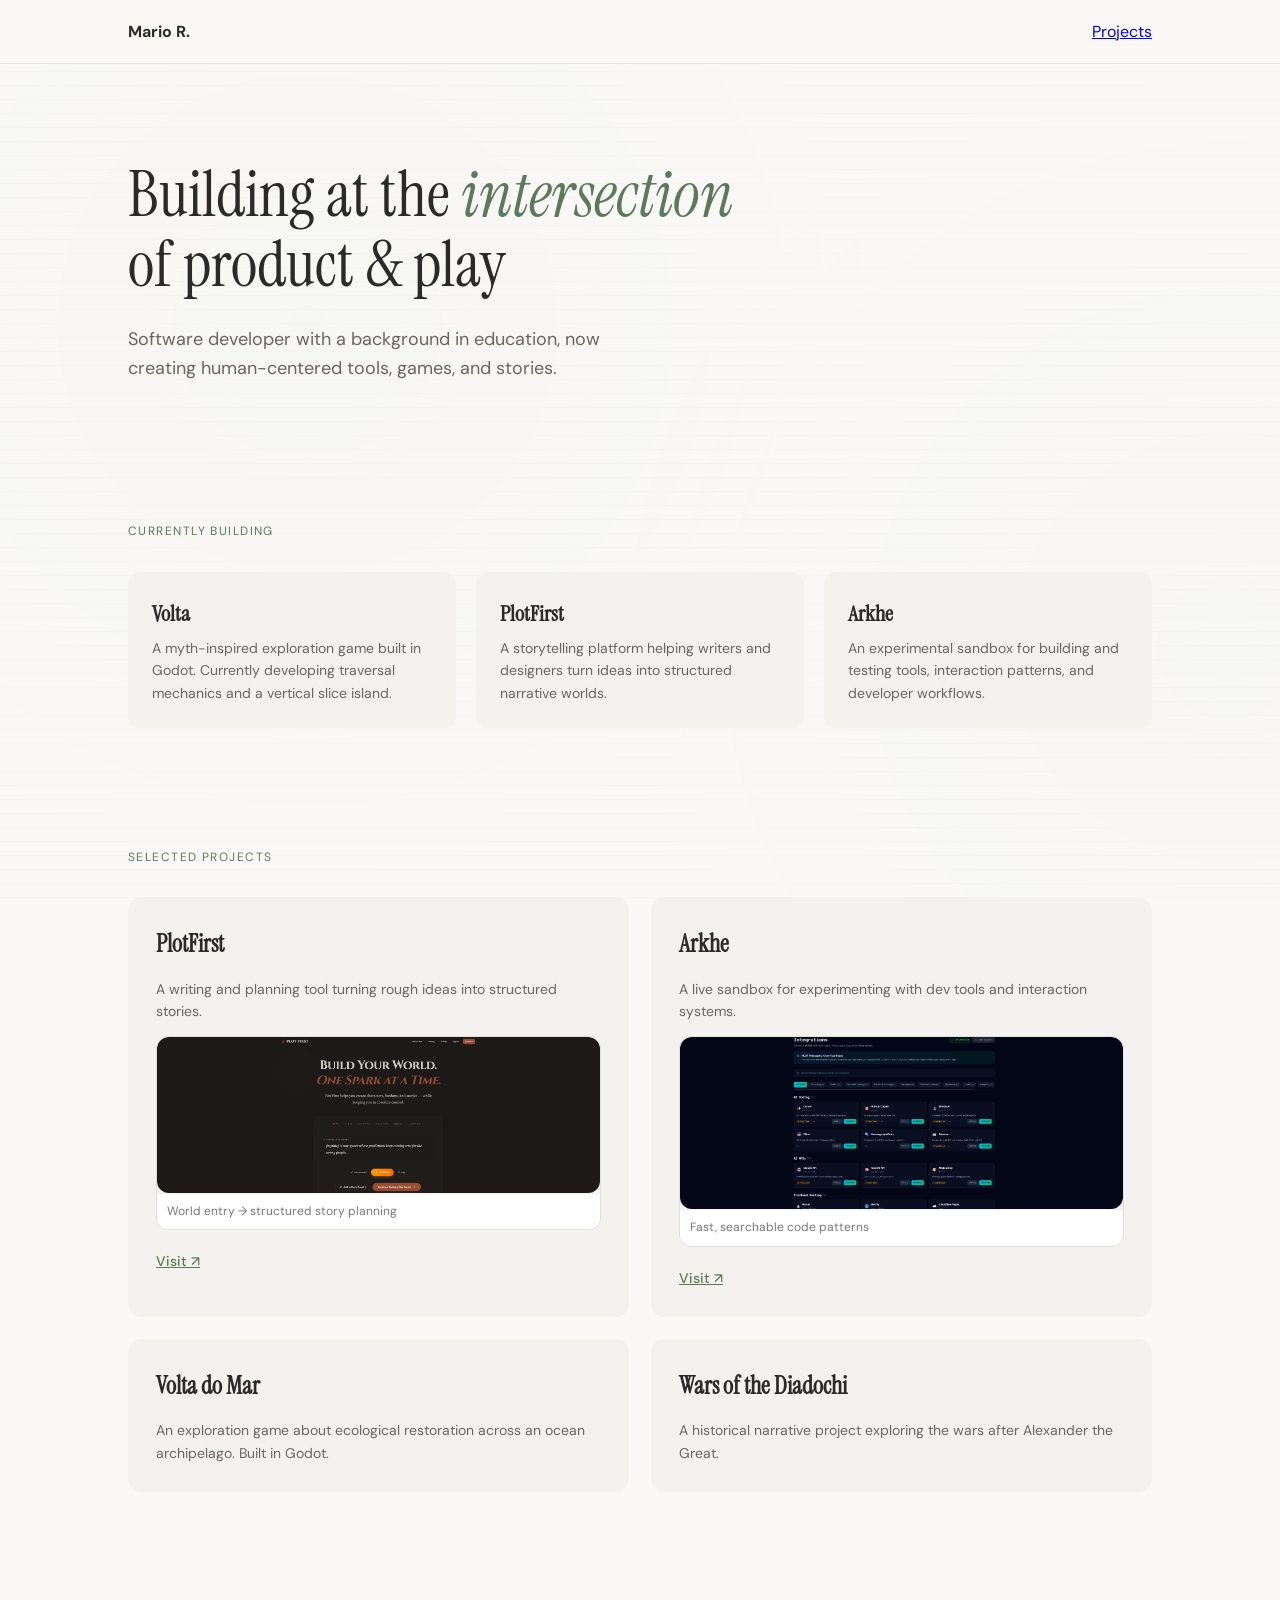
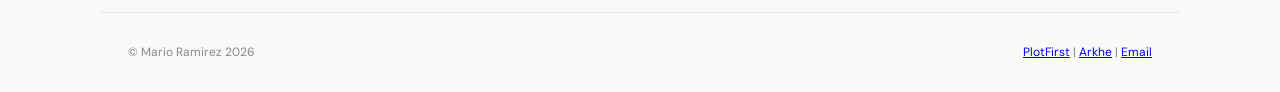
==== index.html @ 0884d57a "Finalize portfolio layout" ====
<!DOCTYPE html>
<html lang="en">

<head>

<meta charset="UTF-8">
<meta name="viewport" content="width=device-width, initial-scale=1.0">

<title>Mario Ramirez — Portfolio</title>

<meta name="description"
content="Software developer building playful, human-centered tools across game dev, SaaS, and creative spaces.">

<link rel="preconnect" href="https://fonts.googleapis.com">
<link rel="preconnect" href="https://fonts.gstatic.com" crossorigin>

<link href="https://fonts.googleapis.com/css2?family=DM+Sans:wght@300;400;500;600&family=Instrument+Serif:ital@0;1&display=swap" rel="stylesheet">

<style>

/* RESET */

*{margin:0;padding:0;box-sizing:border-box}

body{
font-family:'DM Sans',sans-serif;
background:#FAF9F7;
color:#2A2A2A;
line-height:1.6;
overflow-x:hidden;
}

/* TOPOGRAPHIC BACKGROUND */

body::before{

content:"";
position:fixed;
inset:0;
pointer-events:none;

background-image:
radial-gradient(circle at 20% 30%, rgba(90,122,90,.06) 0%, transparent 40%),
radial-gradient(circle at 80% 60%, rgba(90,122,90,.05) 0%, transparent 45%),
repeating-linear-gradient(
0deg,
rgba(138,133,128,.06),
rgba(138,133,128,.06) 1px,
transparent 1px,
transparent 14px
);

background-size:120% 120%;

animation:topoDrift 90s linear infinite;

opacity:.35;
z-index:-1;

}

@keyframes topoDrift{

0%{transform:translate(0,0)}
50%{transform:translate(-40px,-20px)}
100%{transform:translate(0,0)}

}

img{
display:block;
width:100%;
border-radius:12px;
}

:root{

--green:#5A7A5A;
--green-soft:#E8F0E4;
--card:#F4F2EF;
--text-soft:#6B6560;
--max:1080px;

}

/* NAV */

nav{

position:fixed;
top:0;
width:100%;
height:64px;
background:rgba(250,249,247,.9);
backdrop-filter:blur(12px);
border-bottom:1px solid #eae7e3;
z-index:100;

}

.nav-inner{

max-width:var(--max);
margin:auto;
height:100%;

display:flex;
align-items:center;
justify-content:space-between;

padding:0 28px;

}

/* HERO */

.hero{

max-width:var(--max);
margin:auto;

padding:160px 28px 80px;

}

.hero h1{

font-family:'Instrument Serif',serif;
font-size:64px;
font-weight:400;
line-height:1.1;

}

.hero em{
color:var(--green);
font-style:italic;
}

.hero p{

margin-top:24px;
font-size:18px;
color:var(--text-soft);
max-width:520px;

}

/* SECTIONS */

section{

max-width:var(--max);
margin:auto;
padding:60px 28px;

}

.section-label{

font-size:12px;
letter-spacing:.12em;
text-transform:uppercase;
color:var(--green);
margin-bottom:30px;

}

/* CURRENTLY BUILDING */

.now-grid{

display:grid;
grid-template-columns:repeat(3,1fr);
gap:20px;

}

.now-card{

background:var(--card);
padding:24px;
border-radius:12px;

transition:.3s;

}

.now-card:hover{

background:var(--green-soft);
transform:translateY(-4px);

}

.now-card h3{

font-family:'Instrument Serif',serif;
font-size:22px;
margin-bottom:6px;

}

.now-card p{

font-size:14px;
color:var(--text-soft);

}

/* PROJECTS */

.project-grid{

display:grid;
grid-template-columns:1fr 1fr;
gap:22px;

}

.project-card{

background:var(--card);

padding:28px;

border-radius:14px;

display:flex;
flex-direction:column;
gap:14px;

transition:.35s;

}

.project-card:hover{

background:var(--green-soft);
transform:translateY(-5px);

}

.project-title{

font-family:'Instrument Serif',serif;
font-size:24px;

}

.project-desc{

font-size:14px;
color:var(--text-soft);

}

.project-visual{

overflow:hidden;
border-radius:12px;
border:1px solid rgba(0,0,0,.08);

}

.project-visual img{

transition:transform .4s ease;

}

.project-card:hover img{

transform:scale(1.04);

}

.project-caption{

font-size:12px;
color:#777;
padding:8px 10px;
border-top:1px solid rgba(0,0,0,.06);
background:#fff;

}

.project-link{

margin-top:6px;
color:var(--green);
font-size:14px;
font-weight:500;

}

/* FOOTER */

footer{

margin-top:60px;
border-top:1px solid #eae7e3;

padding:30px 28px;

max-width:var(--max);
margin-left:auto;
margin-right:auto;

display:flex;
justify-content:space-between;

font-size:12px;
color:#888;

}

/* MOBILE */

@media(max-width:900px){

.project-grid{
grid-template-columns:1fr;
}

.now-grid{
grid-template-columns:1fr;
}

.hero h1{
font-size:42px;
}

}

</style>

</head>


<body>

<nav>
<div class="nav-inner">
<strong>Mario R.</strong>
<div>
<a href="#projects">Projects</a>
</div>
</div>
</nav>


<header class="hero">

<h1>
Building at the <em>intersection</em><br>
of product & play
</h1>

<p>
Software developer with a background in education, now creating
human-centered tools, games, and stories.
</p>

</header>


<section>

<div class="section-label">Currently Building</div>

<div class="now-grid">

<div class="now-card">

<h3>Volta</h3>

<p>
A myth-inspired exploration game built in Godot.
Currently developing traversal mechanics and a vertical slice island.
</p>

</div>

<div class="now-card">

<h3>PlotFirst</h3>

<p>
A storytelling platform helping writers and designers
turn ideas into structured narrative worlds.
</p>

</div>

<div class="now-card">

<h3>Arkhe</h3>

<p>
An experimental sandbox for building and testing tools,
interaction patterns, and developer workflows.
</p>

</div>

</div>

</section>


<section id="projects">

<div class="section-label">Selected Projects</div>

<div class="project-grid">

<!-- PlotFirst -->

<div class="project-card">

<h3 class="project-title">PlotFirst</h3>

<p class="project-desc">
A writing and planning tool turning rough ideas into structured stories.
</p>

<div class="project-visual">

<img
src="./assets/plotfirst-volta-world.png"
alt="PlotFirst world entry screen"
loading="lazy"
decoding="async">

<div class="project-caption">

World entry → structured story planning

</div>

</div>

<a class="project-link" href="https://plotfirst.app" target="_blank">

Visit ↗

</a>

</div>


<!-- Arkhe -->

<div class="project-card">

<h3 class="project-title">Arkhe</h3>

<p class="project-desc">
A live sandbox for experimenting with dev tools and interaction systems.
</p>

<div class="project-visual">

<img
src="./assets/arkhe-code-snippets.png"
alt="Arkhe code snippets grid"
loading="lazy"
decoding="async">

<div class="project-caption">

Fast, searchable code patterns

</div>

</div>

<a class="project-link" href="https://arkhe.live" target="_blank">

Visit ↗

</a>

</div>


<!-- Volta -->

<div class="project-card">

<h3 class="project-title">Volta do Mar</h3>

<p class="project-desc">
An exploration game about ecological restoration across an ocean archipelago.
Built in Godot.
</p>

</div>


<!-- Writing -->

<div class="project-card">

<h3 class="project-title">Wars of the Diadochi</h3>

<p class="project-desc">
A historical narrative project exploring the wars after Alexander the Great.
</p>

</div>

</div>

</section>


<footer>

<span>© Mario Ramirez 2026</span>

<div>

<a href="https://plotfirst.app">PlotFirst</a> |
<a href="https://arkhe.live">Arkhe</a> |
<a href="mailto:hyphysaurus@gmail.com">Email</a>

</div>

</footer>


</body>

</html>
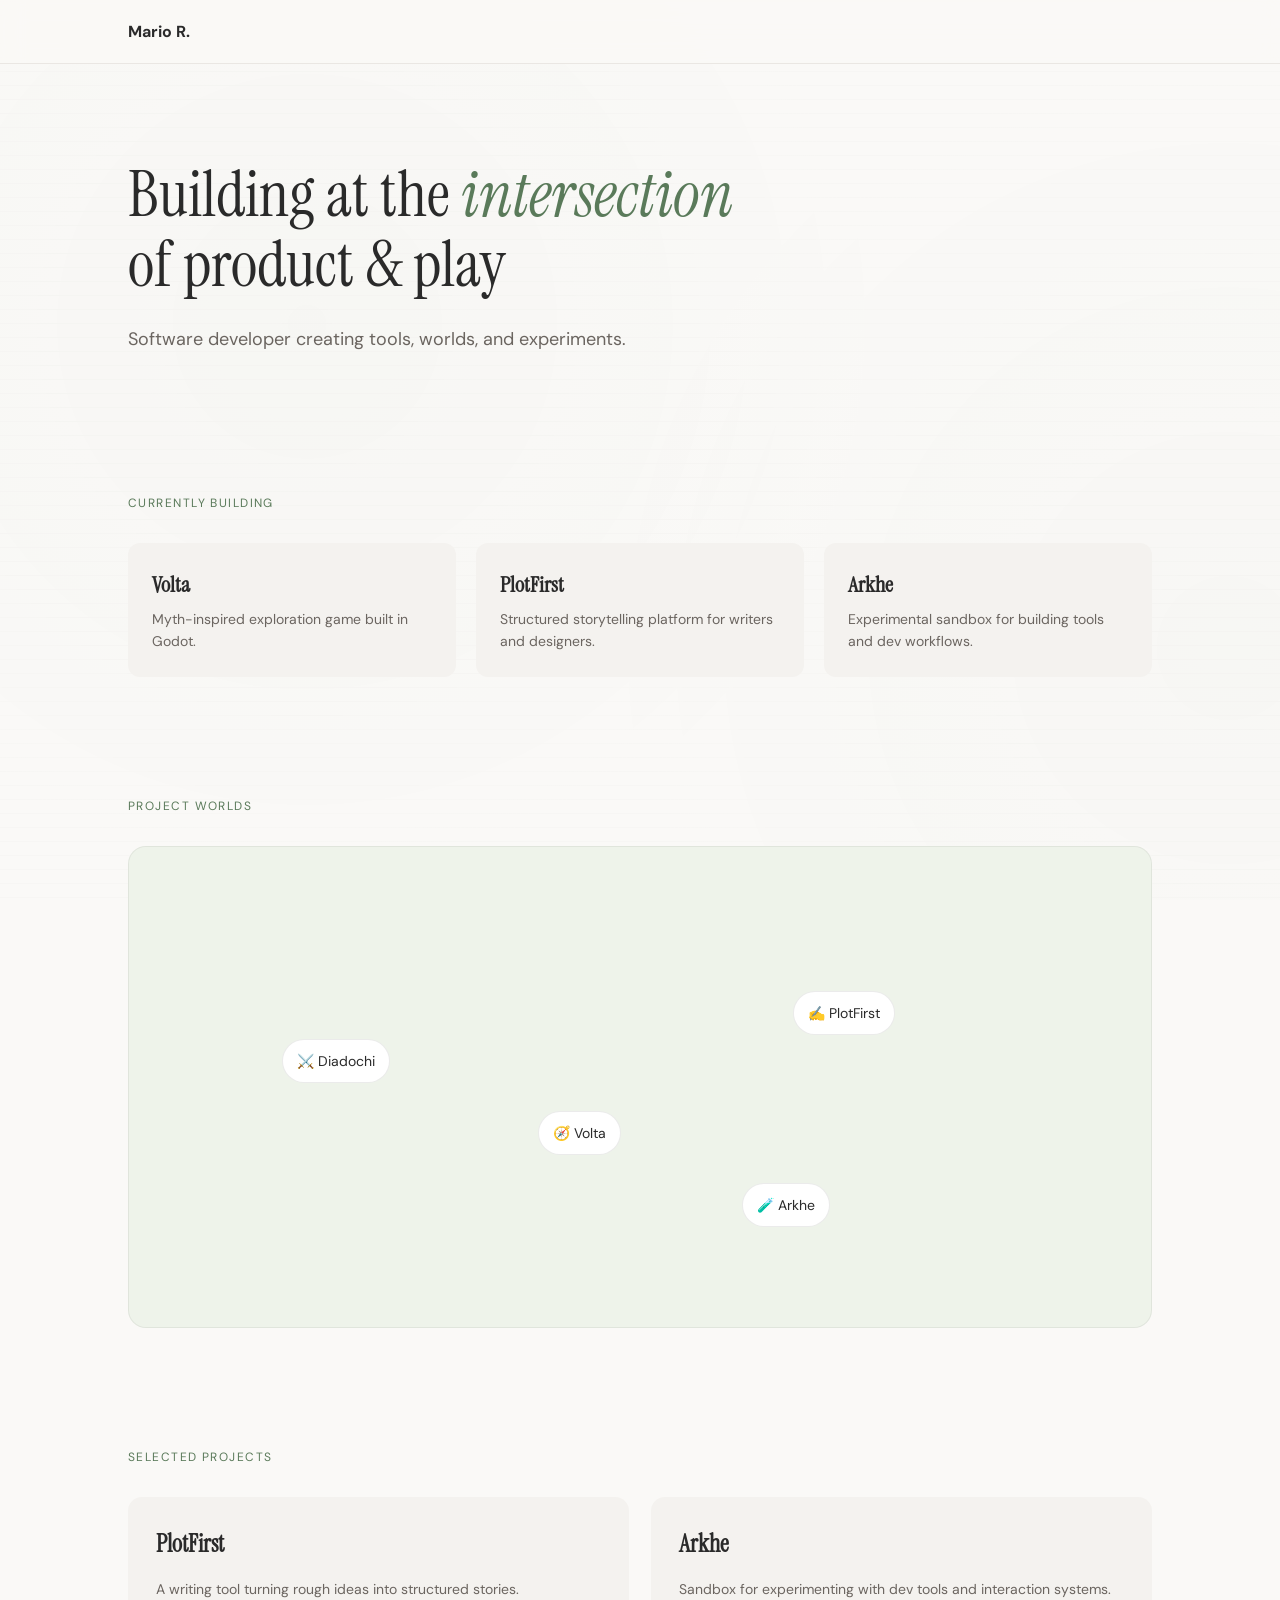
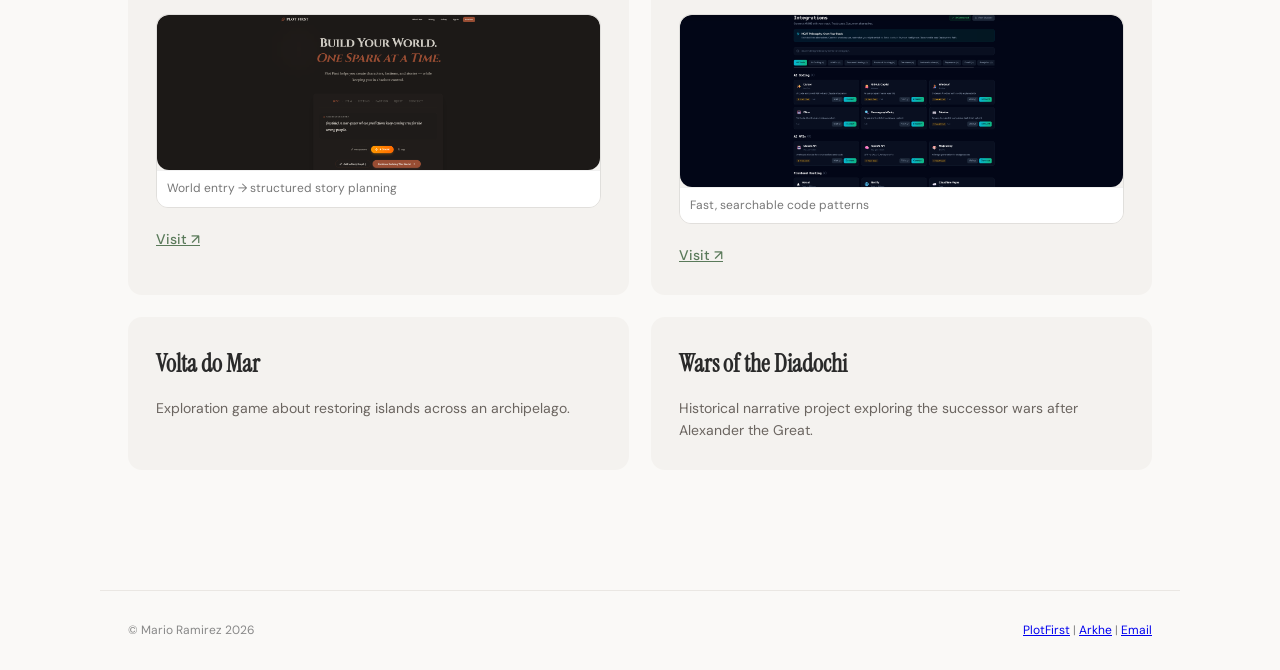
==== commit 8e26c9bf: "Add interactive project world map" ====
--- a/index.html
+++ b/index.html
@@ -1,15 +1,14 @@
 <!DOCTYPE html>
+
 <html lang="en">
 
 <head>
-
 <meta charset="UTF-8">
 <meta name="viewport" content="width=device-width, initial-scale=1.0">
 
 <title>Mario Ramirez — Portfolio</title>
 
-<meta name="description"
-content="Software developer building playful, human-centered tools across game dev, SaaS, and creative spaces.">
+<meta name="description" content="Software developer building playful, human-centered tools across game dev, SaaS, and creative spaces.">
 
 <link rel="preconnect" href="https://fonts.googleapis.com">
 <link rel="preconnect" href="https://fonts.gstatic.com" crossorigin>
@@ -60,12 +59,12 @@
 }
 
 @keyframes topoDrift{
-
 0%{transform:translate(0,0)}
 50%{transform:translate(-40px,-20px)}
 100%{transform:translate(0,0)}
-
-}
+}
+
+/* BASIC */
 
 img{
 display:block;
@@ -74,19 +73,16 @@
 }
 
 :root{
-
 --green:#5A7A5A;
 --green-soft:#E8F0E4;
 --card:#F4F2EF;
 --text-soft:#6B6560;
 --max:1080px;
-
 }
 
 /* NAV */
 
 nav{
-
 position:fixed;
 top:0;
 width:100%;
@@ -95,260 +91,236 @@
 backdrop-filter:blur(12px);
 border-bottom:1px solid #eae7e3;
 z-index:100;
-
 }
 
 .nav-inner{
-
 max-width:var(--max);
 margin:auto;
 height:100%;
-
 display:flex;
 align-items:center;
 justify-content:space-between;
-
 padding:0 28px;
-
 }
 
 /* HERO */
 
 .hero{
-
 max-width:var(--max);
 margin:auto;
-
 padding:160px 28px 80px;
-
 }
 
 .hero h1{
-
 font-family:'Instrument Serif',serif;
 font-size:64px;
 font-weight:400;
 line-height:1.1;
-
-}
-
-.hero em{
-color:var(--green);
-font-style:italic;
-}
+}
+
+.hero em{color:var(--green)}
 
 .hero p{
-
 margin-top:24px;
 font-size:18px;
 color:var(--text-soft);
 max-width:520px;
-
 }
 
 /* SECTIONS */
 
 section{
-
 max-width:var(--max);
 margin:auto;
 padding:60px 28px;
-
 }
 
 .section-label{
-
 font-size:12px;
 letter-spacing:.12em;
 text-transform:uppercase;
 color:var(--green);
 margin-bottom:30px;
-
 }
 
 /* CURRENTLY BUILDING */
 
 .now-grid{
-
 display:grid;
 grid-template-columns:repeat(3,1fr);
 gap:20px;
-
 }
 
 .now-card{
-
 background:var(--card);
 padding:24px;
 border-radius:12px;
-
 transition:.3s;
-
 }
 
 .now-card:hover{
-
 background:var(--green-soft);
 transform:translateY(-4px);
-
 }
 
 .now-card h3{
-
 font-family:'Instrument Serif',serif;
 font-size:22px;
 margin-bottom:6px;
-
 }
 
 .now-card p{
-
 font-size:14px;
 color:var(--text-soft);
-
-}
+}
+
+/* WORLD MAP */
+
+.map-wrapper{
+overflow:hidden;
+border-radius:18px;
+border:1px solid rgba(0,0,0,.06);
+background:#eef3ea;
+cursor:grab;
+}
+
+.map{
+position:relative;
+height:480px;
+transform-origin:center;
+transition:transform .15s ease;
+}
+
+.map-node{
+
+position:absolute;
+background:white;
+
+padding:10px 14px;
+
+border-radius:999px;
+border:1px solid rgba(0,0,0,.08);
+
+display:flex;
+gap:6px;
+align-items:center;
+
+font-size:14px;
+
+cursor:pointer;
+
+transition:.25s;
+
+}
+
+.map-node:hover{
+transform:scale(1.1);
+box-shadow:0 6px 20px rgba(0,0,0,.15);
+}
+
+.volta{top:55%;left:40%}
+.plotfirst{top:30%;left:65%}
+.arkhe{top:70%;left:60%}
+.diadochi{top:40%;left:15%}
 
 /* PROJECTS */
 
 .project-grid{
-
 display:grid;
 grid-template-columns:1fr 1fr;
 gap:22px;
-
 }
 
 .project-card{
-
 background:var(--card);
-
 padding:28px;
-
 border-radius:14px;
-
 display:flex;
 flex-direction:column;
 gap:14px;
-
 transition:.35s;
-
 }
 
 .project-card:hover{
-
 background:var(--green-soft);
 transform:translateY(-5px);
-
 }
 
 .project-title{
-
 font-family:'Instrument Serif',serif;
 font-size:24px;
-
 }
 
 .project-desc{
-
 font-size:14px;
 color:var(--text-soft);
-
 }
 
 .project-visual{
-
 overflow:hidden;
 border-radius:12px;
 border:1px solid rgba(0,0,0,.08);
-
 }
 
 .project-visual img{
-
 transition:transform .4s ease;
-
 }
 
 .project-card:hover img{
-
 transform:scale(1.04);
-
 }
 
 .project-caption{
-
 font-size:12px;
 color:#777;
 padding:8px 10px;
 border-top:1px solid rgba(0,0,0,.06);
 background:#fff;
-
 }
 
 .project-link{
-
 margin-top:6px;
 color:var(--green);
 font-size:14px;
 font-weight:500;
-
 }
 
 /* FOOTER */
 
 footer{
-
 margin-top:60px;
 border-top:1px solid #eae7e3;
-
 padding:30px 28px;
-
 max-width:var(--max);
 margin-left:auto;
 margin-right:auto;
-
 display:flex;
 justify-content:space-between;
-
 font-size:12px;
 color:#888;
-
 }
 
 /* MOBILE */
 
 @media(max-width:900px){
 
-.project-grid{
-grid-template-columns:1fr;
-}
-
-.now-grid{
-grid-template-columns:1fr;
-}
-
-.hero h1{
-font-size:42px;
-}
+.project-grid{grid-template-columns:1fr}
+.now-grid{grid-template-columns:1fr}
+.hero h1{font-size:42px}
 
 }
 
 </style>
 
 </head>
-
 
 <body>
 
 <nav>
 <div class="nav-inner">
 <strong>Mario R.</strong>
-<div>
-<a href="#projects">Projects</a>
-</div>
 </div>
 </nav>
-
 
 <header class="hero">
 
@@ -358,13 +330,11 @@
 </h1>
 
 <p>
-Software developer with a background in education, now creating
-human-centered tools, games, and stories.
+Software developer creating tools, worlds, and experiments.
 </p>
 
 </header>
 
-
 <section>
 
 <div class="section-label">Currently Building</div>
@@ -372,165 +342,182 @@
 <div class="now-grid">
 
 <div class="now-card">
-
 <h3>Volta</h3>
-
-<p>
-A myth-inspired exploration game built in Godot.
-Currently developing traversal mechanics and a vertical slice island.
+<p>Myth-inspired exploration game built in Godot.</p>
+</div>
+
+<div class="now-card">
+<h3>PlotFirst</h3>
+<p>Structured storytelling platform for writers and designers.</p>
+</div>
+
+<div class="now-card">
+<h3>Arkhe</h3>
+<p>Experimental sandbox for building tools and dev workflows.</p>
+</div>
+
+</div>
+
+</section>
+
+<section>
+
+<div class="section-label">Project Worlds</div>
+
+<div class="map-wrapper" id="mapWrapper">
+
+<div class="map" id="map">
+
+<div class="map-node volta" onclick="scrollToProject('volta')">🧭 Volta</div>
+
+<div class="map-node plotfirst" onclick="scrollToProject('plotfirst')">✍️ PlotFirst</div>
+
+<div class="map-node arkhe" onclick="scrollToProject('arkhe')">🧪 Arkhe</div>
+
+<div class="map-node diadochi" onclick="scrollToProject('diadochi')">⚔️ Diadochi</div>
+
+</div>
+
+</div>
+
+</section>
+
+<section id="projects">
+
+<div class="section-label">Selected Projects</div>
+
+<div class="project-grid">
+
+<div class="project-card" id="plotfirst">
+
+<h3 class="project-title">PlotFirst</h3>
+
+<p class="project-desc">
+A writing tool turning rough ideas into structured stories.
 </p>
 
-</div>
-
-<div class="now-card">
-
-<h3>PlotFirst</h3>
-
-<p>
-A storytelling platform helping writers and designers
-turn ideas into structured narrative worlds.
+<div class="project-visual">
+
+<img src="./assets/plotfirst-volta-world.png" loading="lazy">
+
+<div class="project-caption">
+World entry → structured story planning
+</div>
+
+</div>
+
+<a class="project-link" href="https://plotfirst.app" target="_blank">Visit ↗</a>
+
+</div>
+
+<div class="project-card" id="arkhe">
+
+<h3 class="project-title">Arkhe</h3>
+
+<p class="project-desc">
+Sandbox for experimenting with dev tools and interaction systems.
 </p>
 
-</div>
-
-<div class="now-card">
-
-<h3>Arkhe</h3>
-
-<p>
-An experimental sandbox for building and testing tools,
-interaction patterns, and developer workflows.
+<div class="project-visual">
+
+<img src="./assets/arkhe-code-snippets.png" loading="lazy">
+
+<div class="project-caption">
+Fast, searchable code patterns
+</div>
+
+</div>
+
+<a class="project-link" href="https://arkhe.live" target="_blank">Visit ↗</a>
+
+</div>
+
+<div class="project-card" id="volta">
+
+<h3 class="project-title">Volta do Mar</h3>
+
+<p class="project-desc">
+Exploration game about restoring islands across an archipelago.
 </p>
 
 </div>
 
+<div class="project-card" id="diadochi">
+
+<h3 class="project-title">Wars of the Diadochi</h3>
+
+<p class="project-desc">
+Historical narrative project exploring the successor wars after Alexander the Great.
+</p>
+
+</div>
+
 </div>
 
 </section>
 
-
-<section id="projects">
-
-<div class="section-label">Selected Projects</div>
-
-<div class="project-grid">
-
-<!-- PlotFirst -->
-
-<div class="project-card">
-
-<h3 class="project-title">PlotFirst</h3>
-
-<p class="project-desc">
-A writing and planning tool turning rough ideas into structured stories.
-</p>
-
-<div class="project-visual">
-
-<img
-src="./assets/plotfirst-volta-world.png"
-alt="PlotFirst world entry screen"
-loading="lazy"
-decoding="async">
-
-<div class="project-caption">
-
-World entry → structured story planning
-
-</div>
-
-</div>
-
-<a class="project-link" href="https://plotfirst.app" target="_blank">
-
-Visit ↗
-
-</a>
-
-</div>
-
-
-<!-- Arkhe -->
-
-<div class="project-card">
-
-<h3 class="project-title">Arkhe</h3>
-
-<p class="project-desc">
-A live sandbox for experimenting with dev tools and interaction systems.
-</p>
-
-<div class="project-visual">
-
-<img
-src="./assets/arkhe-code-snippets.png"
-alt="Arkhe code snippets grid"
-loading="lazy"
-decoding="async">
-
-<div class="project-caption">
-
-Fast, searchable code patterns
-
-</div>
-
-</div>
-
-<a class="project-link" href="https://arkhe.live" target="_blank">
-
-Visit ↗
-
-</a>
-
-</div>
-
-
-<!-- Volta -->
-
-<div class="project-card">
-
-<h3 class="project-title">Volta do Mar</h3>
-
-<p class="project-desc">
-An exploration game about ecological restoration across an ocean archipelago.
-Built in Godot.
-</p>
-
-</div>
-
-
-<!-- Writing -->
-
-<div class="project-card">
-
-<h3 class="project-title">Wars of the Diadochi</h3>
-
-<p class="project-desc">
-A historical narrative project exploring the wars after Alexander the Great.
-</p>
-
-</div>
-
-</div>
-
-</section>
-
-
 <footer>
 
 <span>© Mario Ramirez 2026</span>
 
 <div>
-
 <a href="https://plotfirst.app">PlotFirst</a> |
 <a href="https://arkhe.live">Arkhe</a> |
 <a href="mailto:hyphysaurus@gmail.com">Email</a>
-
 </div>
 
 </footer>
 
+<script>
+
+/* SMOOTH SCROLL */
+
+function scrollToProject(id){
+
+document.getElementById(id).scrollIntoView({
+behavior:"smooth"
+})
+
+}
+
+/* DRAG MAP */
+
+const map=document.getElementById("map")
+const wrapper=document.getElementById("mapWrapper")
+
+let scale=1
+let isDragging=false
+let startX,startY
+let offsetX=0,offsetY=0
+
+wrapper.addEventListener("mousedown",e=>{
+isDragging=true
+startX=e.clientX-offsetX
+startY=e.clientY-offsetY
+wrapper.style.cursor="grabbing"
+})
+
+window.addEventListener("mouseup",()=>{
+isDragging=false
+wrapper.style.cursor="grab"
+})
+
+window.addEventListener("mousemove",e=>{
+if(!isDragging)return
+offsetX=e.clientX-startX
+offsetY=e.clientY-startY
+map.style.transform=`translate(${offsetX}px,${offsetY}px) scale(${scale})`
+})
+
+wrapper.addEventListener("wheel",e=>{
+e.preventDefault()
+scale+=e.deltaY*-0.001
+scale=Math.min(Math.max(.8,scale),2)
+map.style.transform=`translate(${offsetX}px,${offsetY}px) scale(${scale})`
+})
+
+</script>
 
 </body>
 
-</html>+</html>
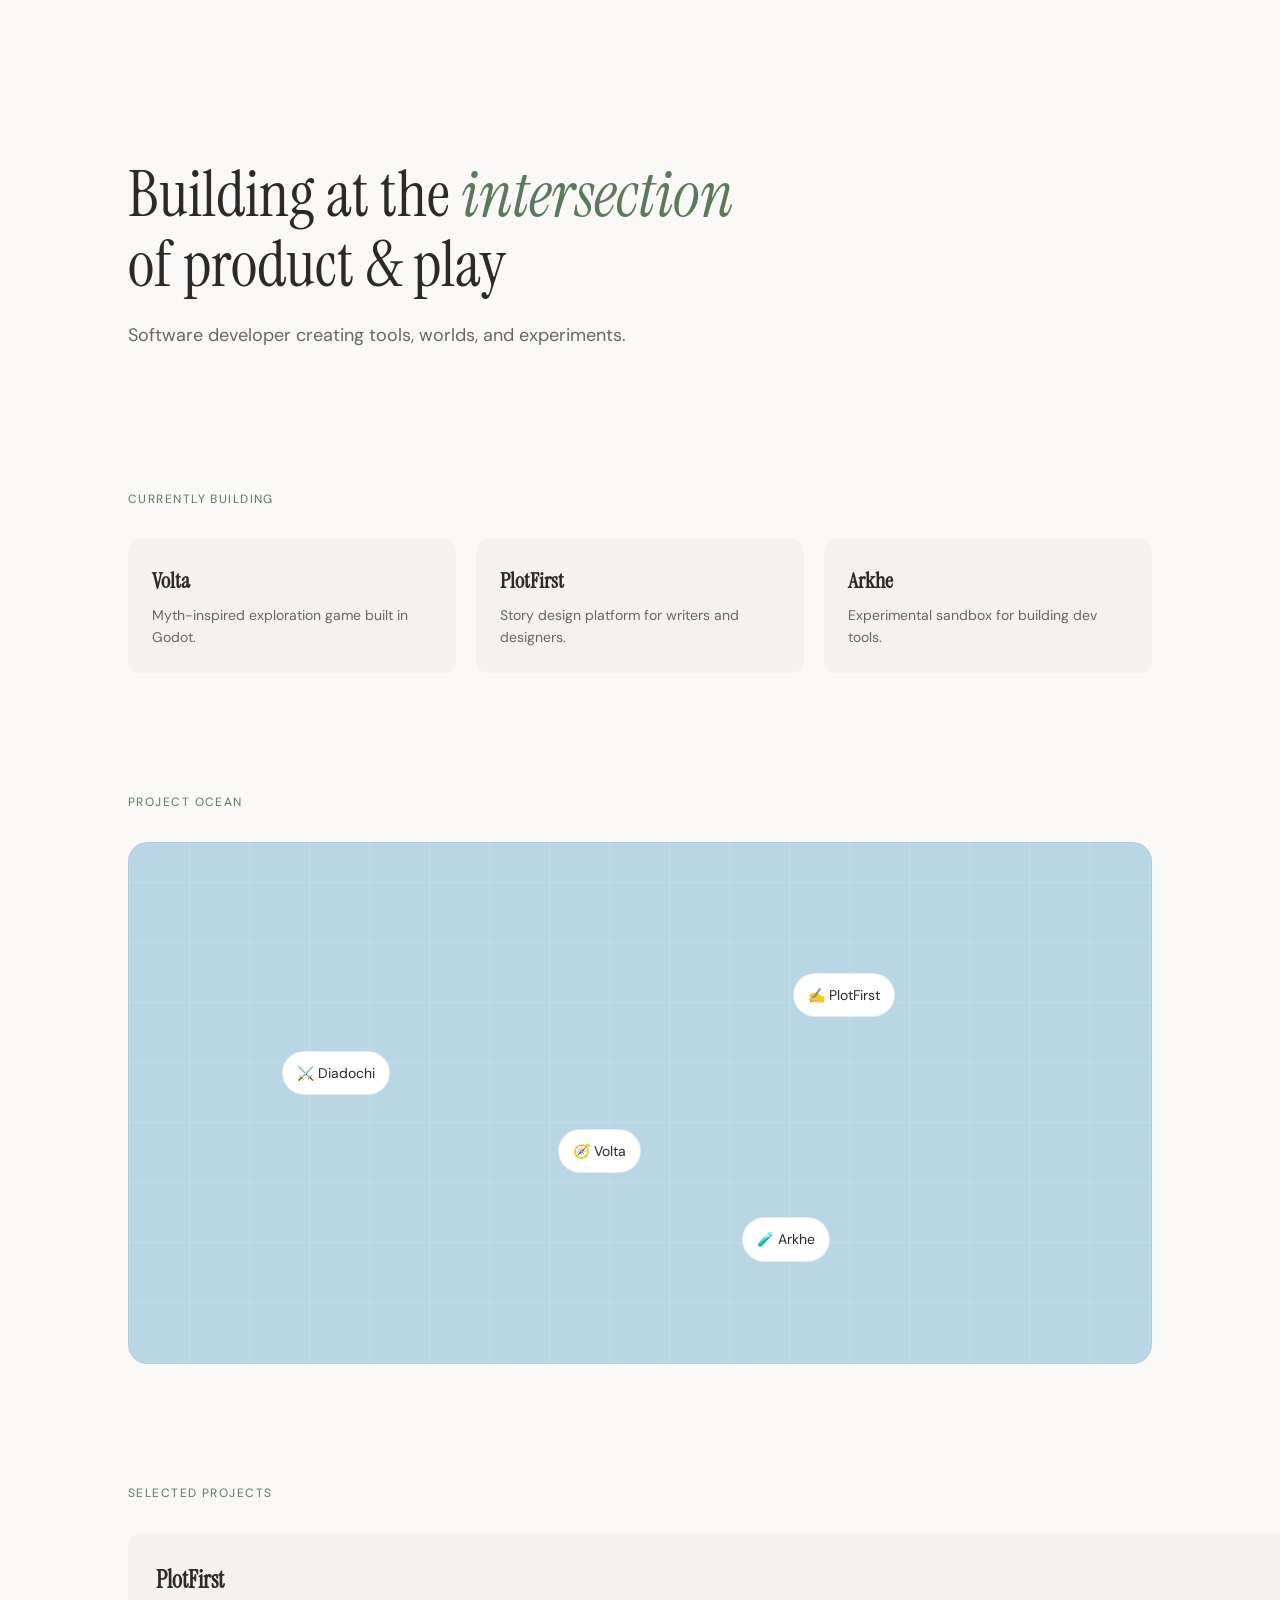
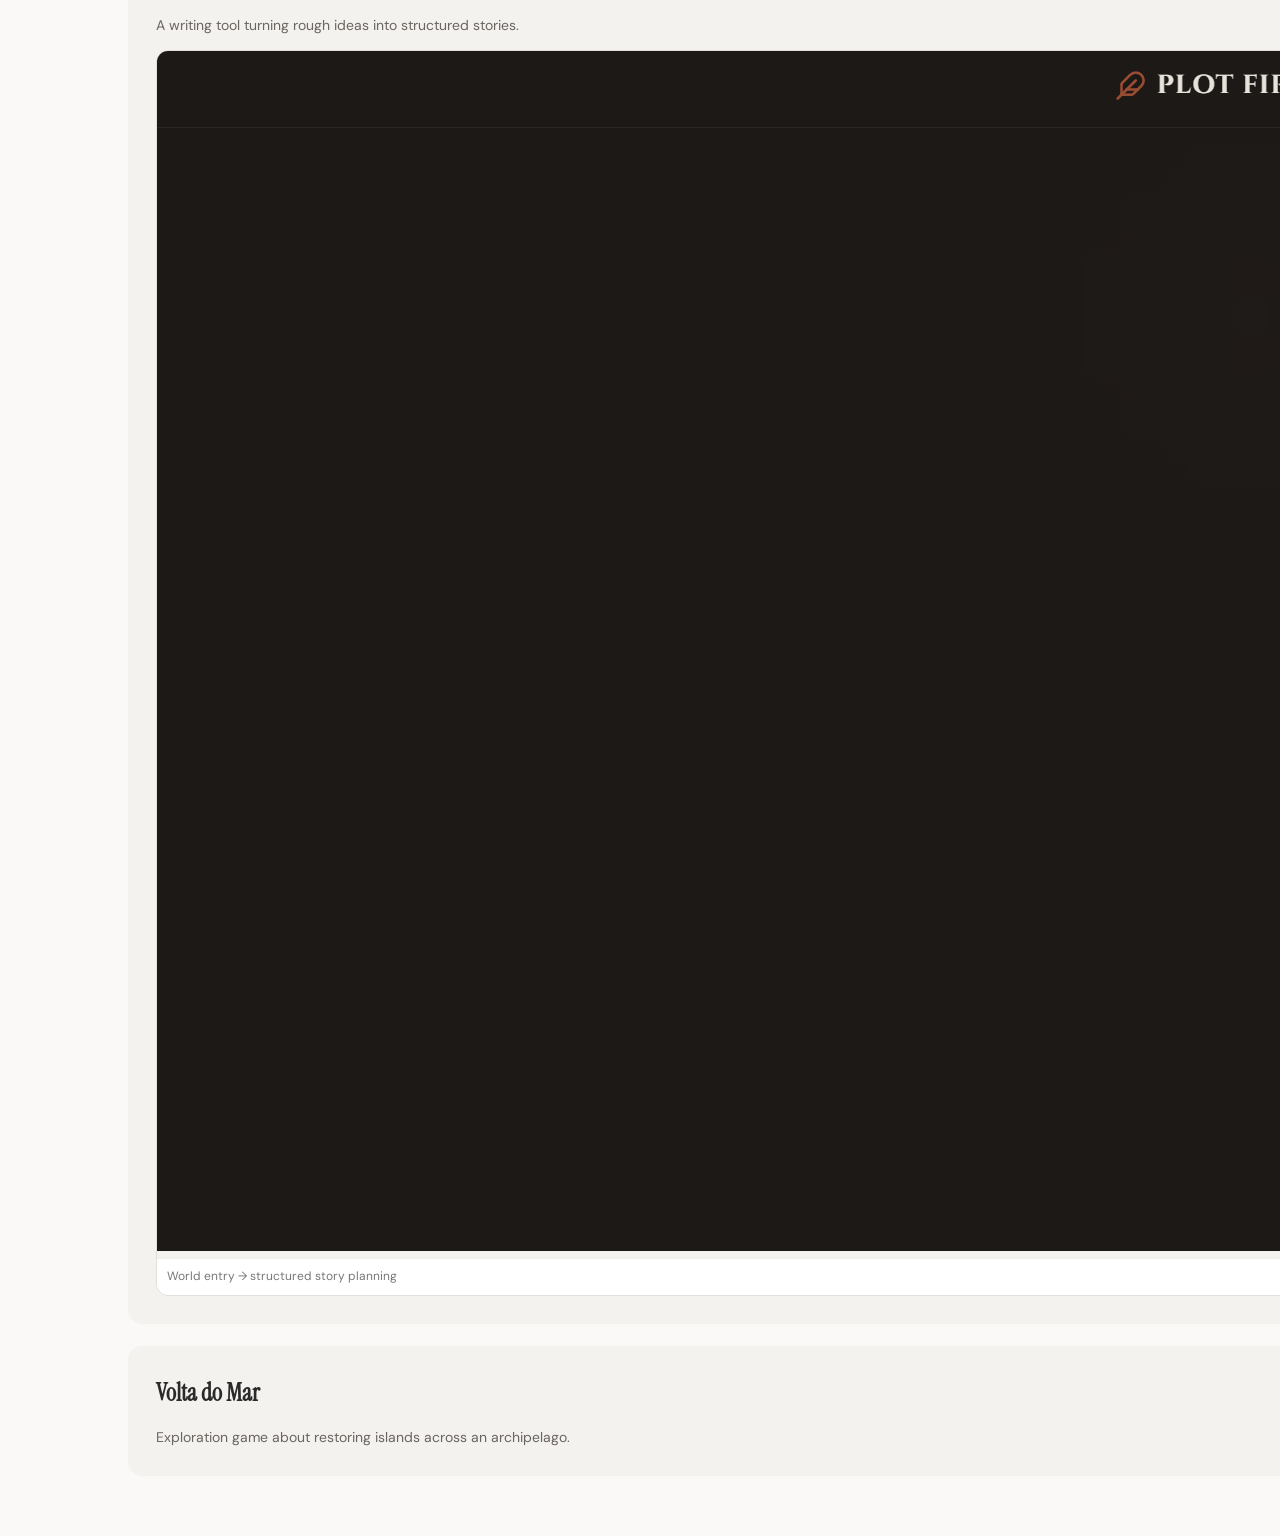
==== commit fda14cf5: "Add ocean chart project map" ====
--- a/index.html
+++ b/index.html
@@ -3,12 +3,11 @@
 <html lang="en">
 
 <head>
+
 <meta charset="UTF-8">
 <meta name="viewport" content="width=device-width, initial-scale=1.0">
 
 <title>Mario Ramirez — Portfolio</title>
-
-<meta name="description" content="Software developer building playful, human-centered tools across game dev, SaaS, and creative spaces.">
 
 <link rel="preconnect" href="https://fonts.googleapis.com">
 <link rel="preconnect" href="https://fonts.gstatic.com" crossorigin>
@@ -29,84 +28,10 @@
 overflow-x:hidden;
 }
 
-/* TOPOGRAPHIC BACKGROUND */
-
-body::before{
-
-content:"";
-position:fixed;
-inset:0;
-pointer-events:none;
-
-background-image:
-radial-gradient(circle at 20% 30%, rgba(90,122,90,.06) 0%, transparent 40%),
-radial-gradient(circle at 80% 60%, rgba(90,122,90,.05) 0%, transparent 45%),
-repeating-linear-gradient(
-0deg,
-rgba(138,133,128,.06),
-rgba(138,133,128,.06) 1px,
-transparent 1px,
-transparent 14px
-);
-
-background-size:120% 120%;
-
-animation:topoDrift 90s linear infinite;
-
-opacity:.35;
-z-index:-1;
-
-}
-
-@keyframes topoDrift{
-0%{transform:translate(0,0)}
-50%{transform:translate(-40px,-20px)}
-100%{transform:translate(0,0)}
-}
-
-/* BASIC */
-
-img{
-display:block;
-width:100%;
-border-radius:12px;
-}
-
-:root{
---green:#5A7A5A;
---green-soft:#E8F0E4;
---card:#F4F2EF;
---text-soft:#6B6560;
---max:1080px;
-}
-
-/* NAV */
-
-nav{
-position:fixed;
-top:0;
-width:100%;
-height:64px;
-background:rgba(250,249,247,.9);
-backdrop-filter:blur(12px);
-border-bottom:1px solid #eae7e3;
-z-index:100;
-}
-
-.nav-inner{
-max-width:var(--max);
-margin:auto;
-height:100%;
-display:flex;
-align-items:center;
-justify-content:space-between;
-padding:0 28px;
-}
-
 /* HERO */
 
 .hero{
-max-width:var(--max);
+max-width:1080px;
 margin:auto;
 padding:160px 28px 80px;
 }
@@ -118,19 +43,19 @@
 line-height:1.1;
 }
 
-.hero em{color:var(--green)}
+.hero em{color:#5A7A5A}
 
 .hero p{
-margin-top:24px;
+margin-top:20px;
 font-size:18px;
-color:var(--text-soft);
+color:#6B6560;
 max-width:520px;
 }
 
 /* SECTIONS */
 
 section{
-max-width:var(--max);
+max-width:1080px;
 margin:auto;
 padding:60px 28px;
 }
@@ -139,7 +64,7 @@
 font-size:12px;
 letter-spacing:.12em;
 text-transform:uppercase;
-color:var(--green);
+color:#5A7A5A;
 margin-bottom:30px;
 }
 
@@ -152,15 +77,15 @@
 }
 
 .now-card{
-background:var(--card);
+background:#F4F2EF;
 padding:24px;
 border-radius:12px;
 transition:.3s;
 }
 
 .now-card:hover{
-background:var(--green-soft);
 transform:translateY(-4px);
+background:#E8F0E4;
 }
 
 .now-card h3{
@@ -171,41 +96,73 @@
 
 .now-card p{
 font-size:14px;
-color:var(--text-soft);
-}
-
-/* WORLD MAP */
+color:#6B6560;
+}
+
+/* OCEAN MAP */
 
 .map-wrapper{
+border-radius:20px;
 overflow:hidden;
-border-radius:18px;
 border:1px solid rgba(0,0,0,.06);
-background:#eef3ea;
 cursor:grab;
+background:#b9d6e5;
 }
 
 .map{
+
 position:relative;
-height:480px;
-transform-origin:center;
-transition:transform .15s ease;
-}
-
-.map-node{
+height:520px;
+
+/* ocean grid */
+
+background:
+repeating-linear-gradient(
+0deg,
+rgba(255,255,255,.15),
+rgba(255,255,255,.15) 1px,
+transparent 1px,
+transparent 60px
+),
+
+repeating-linear-gradient(
+90deg,
+rgba(255,255,255,.15),
+rgba(255,255,255,.15) 1px,
+transparent 1px,
+transparent 60px
+);
+
+animation:oceanDrift 40s linear infinite;
+
+}
+
+/* subtle wave motion */
+
+@keyframes oceanDrift{
+0%{background-position:0 0,0 0}
+100%{background-position:200px 120px,-200px -120px}
+}
+
+/* ISLAND MARKERS */
+
+.island{
 
 position:absolute;
+
 background:white;
 
+border-radius:999px;
+
 padding:10px 14px;
 
-border-radius:999px;
-border:1px solid rgba(0,0,0,.08);
+font-size:14px;
 
 display:flex;
 gap:6px;
 align-items:center;
 
-font-size:14px;
+border:1px solid rgba(0,0,0,.08);
 
 cursor:pointer;
 
@@ -213,14 +170,33 @@
 
 }
 
-.map-node:hover{
+.island:hover{
+
 transform:scale(1.1);
-box-shadow:0 6px 20px rgba(0,0,0,.15);
-}
-
-.volta{top:55%;left:40%}
-.plotfirst{top:30%;left:65%}
-.arkhe{top:70%;left:60%}
+
+box-shadow:0 10px 30px rgba(0,0,0,.15);
+
+}
+
+/* floating animation */
+
+.island{
+animation:float 6s ease-in-out infinite;
+}
+
+@keyframes float{
+
+0%{transform:translateY(0)}
+50%{transform:translateY(-6px)}
+100%{transform:translateY(0)}
+
+}
+
+/* island positions */
+
+.volta{top:55%;left:42%}
+.plotfirst{top:25%;left:65%}
+.arkhe{top:72%;left:60%}
 .diadochi{top:40%;left:15%}
 
 /* PROJECTS */
@@ -232,7 +208,7 @@
 }
 
 .project-card{
-background:var(--card);
+background:#F4F2EF;
 padding:28px;
 border-radius:14px;
 display:flex;
@@ -242,8 +218,8 @@
 }
 
 .project-card:hover{
-background:var(--green-soft);
 transform:translateY(-5px);
+background:#E8F0E4;
 }
 
 .project-title{
@@ -253,7 +229,7 @@
 
 .project-desc{
 font-size:14px;
-color:var(--text-soft);
+color:#6B6560;
 }
 
 .project-visual{
@@ -278,28 +254,6 @@
 background:#fff;
 }
 
-.project-link{
-margin-top:6px;
-color:var(--green);
-font-size:14px;
-font-weight:500;
-}
-
-/* FOOTER */
-
-footer{
-margin-top:60px;
-border-top:1px solid #eae7e3;
-padding:30px 28px;
-max-width:var(--max);
-margin-left:auto;
-margin-right:auto;
-display:flex;
-justify-content:space-between;
-font-size:12px;
-color:#888;
-}
-
 /* MOBILE */
 
 @media(max-width:900px){
@@ -315,12 +269,6 @@
 </head>
 
 <body>
-
-<nav>
-<div class="nav-inner">
-<strong>Mario R.</strong>
-</div>
-</nav>
 
 <header class="hero">
 
@@ -348,12 +296,12 @@
 
 <div class="now-card">
 <h3>PlotFirst</h3>
-<p>Structured storytelling platform for writers and designers.</p>
+<p>Story design platform for writers and designers.</p>
 </div>
 
 <div class="now-card">
 <h3>Arkhe</h3>
-<p>Experimental sandbox for building tools and dev workflows.</p>
+<p>Experimental sandbox for building dev tools.</p>
 </div>
 
 </div>
@@ -362,19 +310,19 @@
 
 <section>
 
-<div class="section-label">Project Worlds</div>
+<div class="section-label">Project Ocean</div>
 
 <div class="map-wrapper" id="mapWrapper">
 
 <div class="map" id="map">
 
-<div class="map-node volta" onclick="scrollToProject('volta')">🧭 Volta</div>
-
-<div class="map-node plotfirst" onclick="scrollToProject('plotfirst')">✍️ PlotFirst</div>
-
-<div class="map-node arkhe" onclick="scrollToProject('arkhe')">🧪 Arkhe</div>
-
-<div class="map-node diadochi" onclick="scrollToProject('diadochi')">⚔️ Diadochi</div>
+<div class="island volta" onclick="scrollToProject('volta')">🧭 Volta</div>
+
+<div class="island plotfirst" onclick="scrollToProject('plotfirst')">✍️ PlotFirst</div>
+
+<div class="island arkhe" onclick="scrollToProject('arkhe')">🧪 Arkhe</div>
+
+<div class="island diadochi" onclick="scrollToProject('diadochi')">⚔️ Diadochi</div>
 
 </div>
 
@@ -398,7 +346,7 @@
 
 <div class="project-visual">
 
-<img src="./assets/plotfirst-volta-world.png" loading="lazy">
+<img src="./assets/plotfirst-volta-world.png">
 
 <div class="project-caption">
 World entry → structured story planning
@@ -406,8 +354,6 @@
 
 </div>
 
-<a class="project-link" href="https://plotfirst.app" target="_blank">Visit ↗</a>
-
 </div>
 
 <div class="project-card" id="arkhe">
@@ -415,20 +361,18 @@
 <h3 class="project-title">Arkhe</h3>
 
 <p class="project-desc">
-Sandbox for experimenting with dev tools and interaction systems.
+Sandbox for experimenting with dev tools.
 </p>
 
 <div class="project-visual">
 
-<img src="./assets/arkhe-code-snippets.png" loading="lazy">
+<img src="./assets/arkhe-code-snippets.png">
 
 <div class="project-caption">
 Fast, searchable code patterns
 </div>
 
 </div>
-
-<a class="project-link" href="https://arkhe.live" target="_blank">Visit ↗</a>
 
 </div>
 
@@ -447,7 +391,7 @@
 <h3 class="project-title">Wars of the Diadochi</h3>
 
 <p class="project-desc">
-Historical narrative project exploring the successor wars after Alexander the Great.
+Historical narrative exploring Alexander's successor wars.
 </p>
 
 </div>
@@ -456,21 +400,9 @@
 
 </section>
 
-<footer>
-
-<span>© Mario Ramirez 2026</span>
-
-<div>
-<a href="https://plotfirst.app">PlotFirst</a> |
-<a href="https://arkhe.live">Arkhe</a> |
-<a href="mailto:hyphysaurus@gmail.com">Email</a>
-</div>
-
-</footer>
-
 <script>
 
-/* SMOOTH SCROLL */
+/* SCROLL */
 
 function scrollToProject(id){
 
@@ -480,7 +412,7 @@
 
 }
 
-/* DRAG MAP */
+/* DRAG + ZOOM MAP */
 
 const map=document.getElementById("map")
 const wrapper=document.getElementById("mapWrapper")
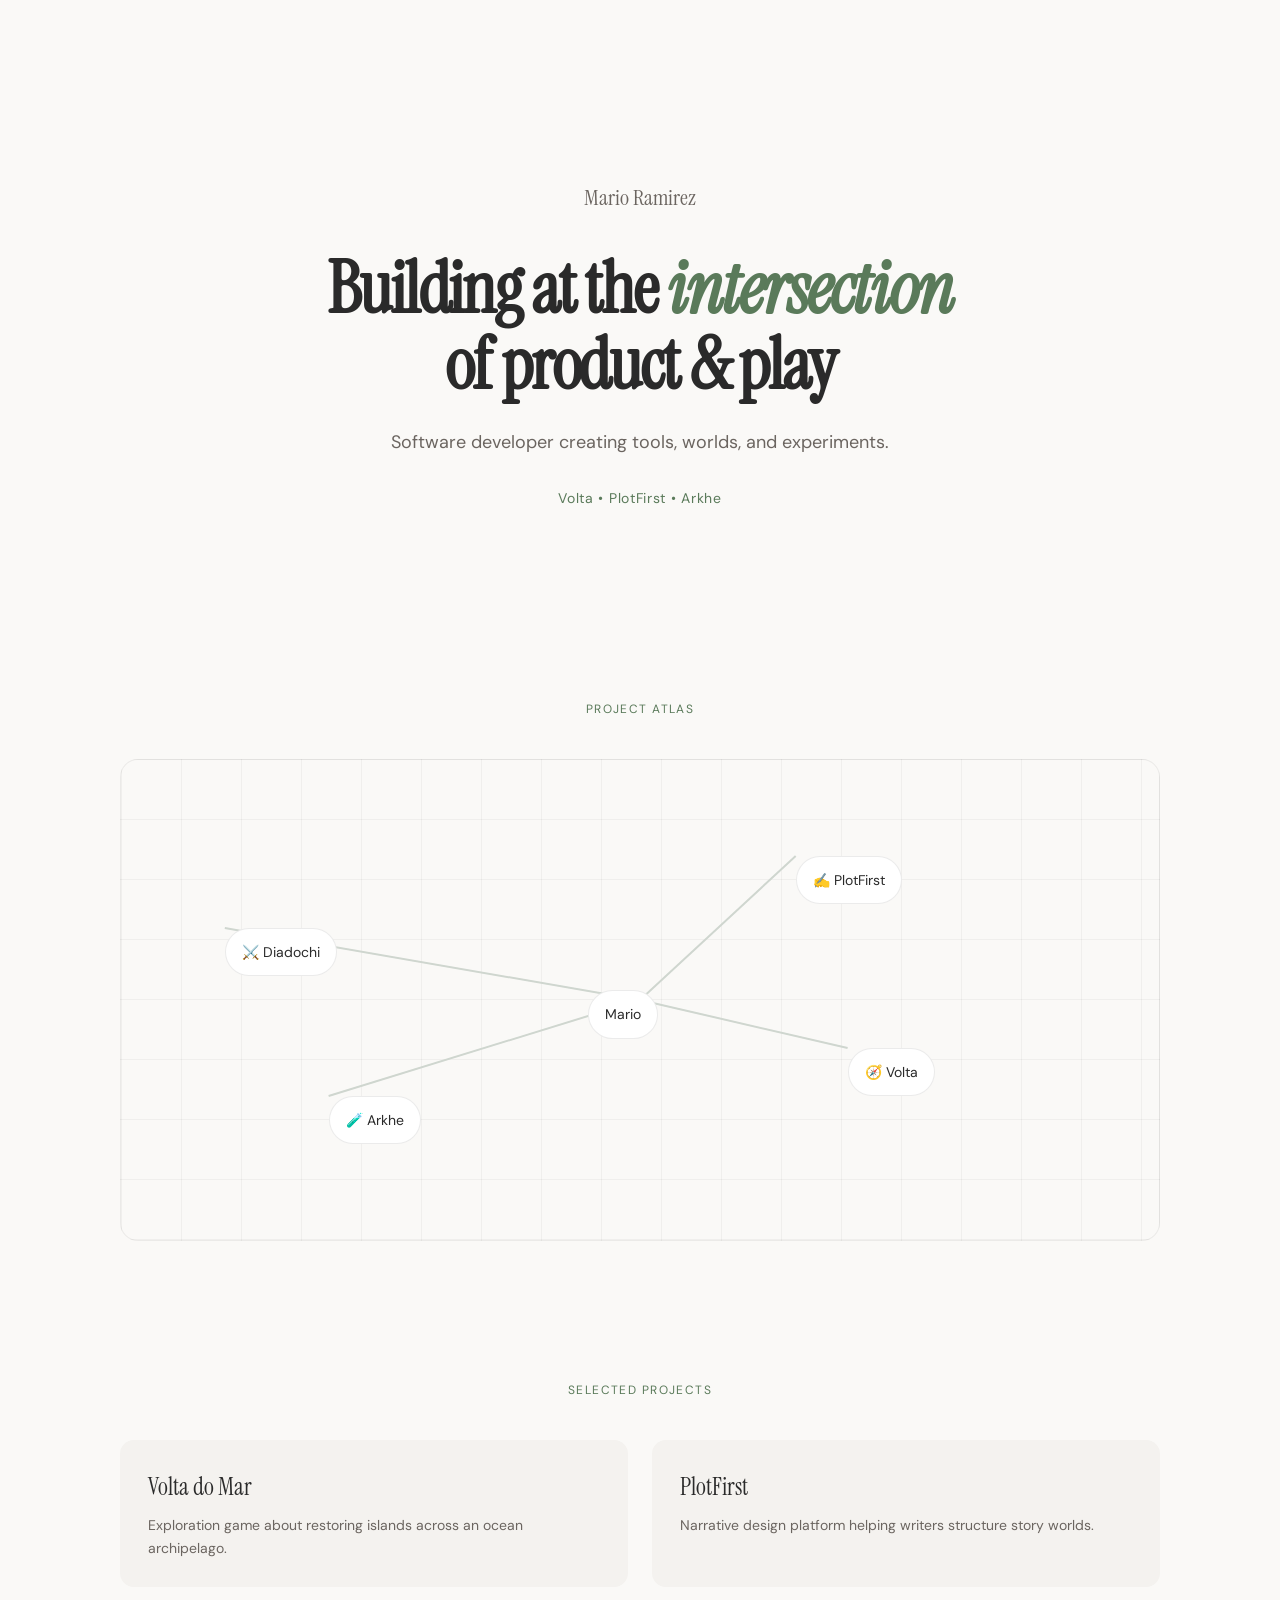
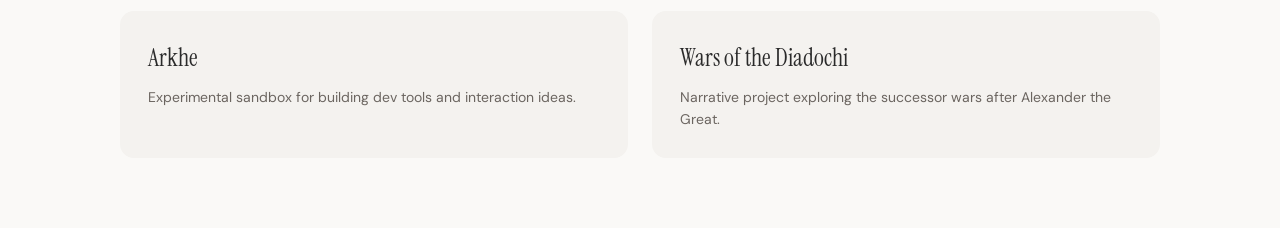
==== commit ad63a3fa: "Add ocean chart project map" ====
--- a/index.html
+++ b/index.html
@@ -1,9 +1,7 @@
 <!DOCTYPE html>
 
 <html lang="en">
-
 <head>
-
 <meta charset="UTF-8">
 <meta name="viewport" content="width=device-width, initial-scale=1.0">
 
@@ -16,9 +14,13 @@
 
 <style>
 
-/* RESET */
-
-*{margin:0;padding:0;box-sizing:border-box}
+/* ---------------- RESET ---------------- */
+
+*{
+margin:0;
+padding:0;
+box-sizing:border-box;
+}
 
 body{
 font-family:'DM Sans',sans-serif;
@@ -28,141 +30,159 @@
 overflow-x:hidden;
 }
 
-/* HERO */
+/* ---------------- VARIABLES ---------------- */
+
+:root{
+
+--sage:#5A7A5A;
+--sage-soft:#E8F0E4;
+
+--card:#F4F2EF;
+
+--text-soft:#6B6560;
+
+--max:1080px;
+
+}
+
+/* ---------------- HERO ---------------- */
 
 .hero{
-max-width:1080px;
+
+padding:180px 20px 120px;
+text-align:center;
+
+}
+
+.hero-inner{
+
+max-width:720px;
 margin:auto;
-padding:160px 28px 80px;
+
+}
+
+.hero-name{
+
+font-family:'Instrument Serif',serif;
+font-size:22px;
+margin-bottom:36px;
+color:#6B6560;
+
 }
 
 .hero h1{
+
 font-family:'Instrument Serif',serif;
-font-size:64px;
-font-weight:400;
-line-height:1.1;
-}
-
-.hero em{color:#5A7A5A}
-
-.hero p{
-margin-top:20px;
+
+font-size:clamp(42px,6vw,72px);
+
+line-height:1.05;
+
+letter-spacing:-0.03em;
+
+margin-bottom:26px;
+
+}
+
+.hero em{
+color:var(--sage);
+font-style:italic;
+}
+
+.hero-sub{
+
 font-size:18px;
-color:#6B6560;
-max-width:520px;
-}
-
-/* SECTIONS */
+color:var(--text-soft);
+margin-bottom:30px;
+
+}
+
+.hero-now{
+
+font-size:14px;
+letter-spacing:0.05em;
+color:var(--sage);
+
+}
+
+/* ---------------- SECTIONS ---------------- */
 
 section{
-max-width:1080px;
+
+max-width:var(--max);
 margin:auto;
-padding:60px 28px;
+padding:70px 20px;
+
 }
 
 .section-label{
+
+text-align:center;
 font-size:12px;
 letter-spacing:.12em;
 text-transform:uppercase;
-color:#5A7A5A;
-margin-bottom:30px;
-}
-
-/* CURRENTLY BUILDING */
-
-.now-grid{
-display:grid;
-grid-template-columns:repeat(3,1fr);
-gap:20px;
-}
-
-.now-card{
-background:#F4F2EF;
-padding:24px;
-border-radius:12px;
-transition:.3s;
-}
-
-.now-card:hover{
-transform:translateY(-4px);
-background:#E8F0E4;
-}
-
-.now-card h3{
-font-family:'Instrument Serif',serif;
-font-size:22px;
-margin-bottom:6px;
-}
-
-.now-card p{
-font-size:14px;
-color:#6B6560;
-}
-
-/* OCEAN MAP */
-
-.map-wrapper{
-border-radius:20px;
+color:var(--sage);
+margin-bottom:40px;
+
+}
+
+/* ---------------- ATLAS ---------------- */
+
+.atlas-wrapper{
+
+border-radius:18px;
+border:1px solid rgba(0,0,0,.06);
+
 overflow:hidden;
-border:1px solid rgba(0,0,0,.06);
-cursor:grab;
-background:#b9d6e5;
-}
-
-.map{
-
-position:relative;
-height:520px;
-
-/* ocean grid */
 
 background:
+
 repeating-linear-gradient(
 0deg,
-rgba(255,255,255,.15),
-rgba(255,255,255,.15) 1px,
+rgba(0,0,0,.04),
+rgba(0,0,0,.04) 1px,
 transparent 1px,
 transparent 60px
 ),
 
 repeating-linear-gradient(
 90deg,
-rgba(255,255,255,.15),
-rgba(255,255,255,.15) 1px,
+rgba(0,0,0,.04),
+rgba(0,0,0,.04) 1px,
 transparent 1px,
 transparent 60px
 );
 
-animation:oceanDrift 40s linear infinite;
-
-}
-
-/* subtle wave motion */
-
-@keyframes oceanDrift{
-0%{background-position:0 0,0 0}
-100%{background-position:200px 120px,-200px -120px}
-}
-
-/* ISLAND MARKERS */
-
-.island{
+}
+
+.atlas{
+
+position:relative;
+height:480px;
+
+cursor:grab;
+
+}
+
+/* ---------------- NODES ---------------- */
+
+.node{
 
 position:absolute;
 
 background:white;
 
+padding:12px 16px;
+
 border-radius:999px;
 
-padding:10px 14px;
+border:1px solid rgba(0,0,0,.08);
 
 font-size:14px;
 
 display:flex;
+align-items:center;
 gap:6px;
-align-items:center;
-
-border:1px solid rgba(0,0,0,.08);
 
 cursor:pointer;
 
@@ -170,97 +190,115 @@
 
 }
 
-.island:hover{
+.node:hover{
 
 transform:scale(1.1);
-
-box-shadow:0 10px 30px rgba(0,0,0,.15);
-
-}
-
-/* floating animation */
-
-.island{
-animation:float 6s ease-in-out infinite;
-}
-
-@keyframes float{
-
-0%{transform:translateY(0)}
-50%{transform:translateY(-6px)}
-100%{transform:translateY(0)}
-
-}
-
-/* island positions */
-
-.volta{top:55%;left:42%}
-.plotfirst{top:25%;left:65%}
-.arkhe{top:72%;left:60%}
-.diadochi{top:40%;left:15%}
-
-/* PROJECTS */
+box-shadow:0 10px 28px rgba(0,0,0,.12);
+
+}
+
+/* node positions */
+
+.mario{top:48%;left:45%}
+
+.volta{top:60%;left:70%}
+
+.plotfirst{top:20%;left:65%}
+
+.arkhe{top:70%;left:20%}
+
+.diadochi{top:35%;left:10%}
+
+/* ---------------- CONNECTIONS ---------------- */
+
+.connections{
+
+position:absolute;
+width:100%;
+height:100%;
+pointer-events:none;
+
+}
+
+/* ---------------- HOVER CARD ---------------- */
+
+.preview{
+
+position:absolute;
+
+background:white;
+
+padding:16px;
+
+border-radius:10px;
+
+border:1px solid rgba(0,0,0,.1);
+
+width:200px;
+
+font-size:13px;
+
+box-shadow:0 8px 24px rgba(0,0,0,.12);
+
+display:none;
+
+}
+
+/* ---------------- PROJECTS ---------------- */
 
 .project-grid{
+
 display:grid;
 grid-template-columns:1fr 1fr;
-gap:22px;
+gap:24px;
+
 }
 
 .project-card{
-background:#F4F2EF;
+
+background:var(--card);
+
 padding:28px;
+
 border-radius:14px;
-display:flex;
-flex-direction:column;
-gap:14px;
-transition:.35s;
+
+transition:.3s;
+
 }
 
 .project-card:hover{
+
 transform:translateY(-5px);
-background:#E8F0E4;
+background:var(--sage-soft);
+
 }
 
 .project-title{
+
 font-family:'Instrument Serif',serif;
 font-size:24px;
+margin-bottom:8px;
+
 }
 
 .project-desc{
+
 font-size:14px;
-color:#6B6560;
-}
-
-.project-visual{
-overflow:hidden;
-border-radius:12px;
-border:1px solid rgba(0,0,0,.08);
-}
-
-.project-visual img{
-transition:transform .4s ease;
-}
-
-.project-card:hover img{
-transform:scale(1.04);
-}
-
-.project-caption{
-font-size:12px;
-color:#777;
-padding:8px 10px;
-border-top:1px solid rgba(0,0,0,.06);
-background:#fff;
-}
-
-/* MOBILE */
+color:var(--text-soft);
+
+}
+
+/* ---------------- MOBILE ---------------- */
 
 @media(max-width:900px){
 
-.project-grid{grid-template-columns:1fr}
-.now-grid{grid-template-columns:1fr}
-.hero h1{font-size:42px}
+.project-grid{
+grid-template-columns:1fr;
+}
+
+.hero h1{
+font-size:42px;
+}
 
 }
 
@@ -271,128 +309,104 @@
 <body>
 
 <header class="hero">
+
+<div class="hero-inner">
+
+<div class="hero-name">Mario Ramirez</div>
 
 <h1>
 Building at the <em>intersection</em><br>
 of product & play
 </h1>
 
-<p>
+<p class="hero-sub">
 Software developer creating tools, worlds, and experiments.
 </p>
 
+<div class="hero-now">
+Volta • PlotFirst • Arkhe
+</div>
+
+</div>
+
 </header>
 
 <section>
 
-<div class="section-label">Currently Building</div>
-
-<div class="now-grid">
-
-<div class="now-card">
-<h3>Volta</h3>
-<p>Myth-inspired exploration game built in Godot.</p>
-</div>
-
-<div class="now-card">
-<h3>PlotFirst</h3>
-<p>Story design platform for writers and designers.</p>
-</div>
-
-<div class="now-card">
-<h3>Arkhe</h3>
-<p>Experimental sandbox for building dev tools.</p>
+<div class="section-label">Project Atlas</div>
+
+<div class="atlas-wrapper">
+
+<div class="atlas" id="atlas">
+
+<svg class="connections">
+
+<line x1="50%" y1="50%" x2="70%" y2="60%" stroke="#cfd6cf" stroke-width="2"/>
+<line x1="50%" y1="50%" x2="65%" y2="20%" stroke="#cfd6cf" stroke-width="2"/>
+<line x1="50%" y1="50%" x2="20%" y2="70%" stroke="#cfd6cf" stroke-width="2"/>
+<line x1="50%" y1="50%" x2="10%" y2="35%" stroke="#cfd6cf" stroke-width="2"/>
+
+</svg>
+
+<div class="node mario">Mario</div>
+
+<div class="node volta" onclick="scrollToProject('volta')">🧭 Volta</div>
+
+<div class="node plotfirst" onclick="scrollToProject('plotfirst')">✍️ PlotFirst</div>
+
+<div class="node arkhe" onclick="scrollToProject('arkhe')">🧪 Arkhe</div>
+
+<div class="node diadochi" onclick="scrollToProject('diadochi')">⚔️ Diadochi</div>
+
 </div>
 
 </div>
 
 </section>
 
-<section>
-
-<div class="section-label">Project Ocean</div>
-
-<div class="map-wrapper" id="mapWrapper">
-
-<div class="map" id="map">
-
-<div class="island volta" onclick="scrollToProject('volta')">🧭 Volta</div>
-
-<div class="island plotfirst" onclick="scrollToProject('plotfirst')">✍️ PlotFirst</div>
-
-<div class="island arkhe" onclick="scrollToProject('arkhe')">🧪 Arkhe</div>
-
-<div class="island diadochi" onclick="scrollToProject('diadochi')">⚔️ Diadochi</div>
-
-</div>
-
-</div>
-
-</section>
-
 <section id="projects">
 
 <div class="section-label">Selected Projects</div>
 
 <div class="project-grid">
 
+<div class="project-card" id="volta">
+
+<div class="project-title">Volta do Mar</div>
+
+<div class="project-desc">
+Exploration game about restoring islands across an ocean archipelago.
+</div>
+
+</div>
+
 <div class="project-card" id="plotfirst">
 
-<h3 class="project-title">PlotFirst</h3>
-
-<p class="project-desc">
-A writing tool turning rough ideas into structured stories.
-</p>
-
-<div class="project-visual">
-
-<img src="./assets/plotfirst-volta-world.png">
-
-<div class="project-caption">
-World entry → structured story planning
-</div>
-
+<div class="project-title">PlotFirst</div>
+
+<div class="project-desc">
+Narrative design platform helping writers structure story worlds.
 </div>
 
 </div>
 
 <div class="project-card" id="arkhe">
 
-<h3 class="project-title">Arkhe</h3>
-
-<p class="project-desc">
-Sandbox for experimenting with dev tools.
-</p>
-
-<div class="project-visual">
-
-<img src="./assets/arkhe-code-snippets.png">
-
-<div class="project-caption">
-Fast, searchable code patterns
-</div>
-
-</div>
-
-</div>
-
-<div class="project-card" id="volta">
-
-<h3 class="project-title">Volta do Mar</h3>
-
-<p class="project-desc">
-Exploration game about restoring islands across an archipelago.
-</p>
+<div class="project-title">Arkhe</div>
+
+<div class="project-desc">
+Experimental sandbox for building dev tools and interaction ideas.
+</div>
 
 </div>
 
 <div class="project-card" id="diadochi">
 
-<h3 class="project-title">Wars of the Diadochi</h3>
-
-<p class="project-desc">
-Historical narrative exploring Alexander's successor wars.
-</p>
+<div class="project-title">Wars of the Diadochi</div>
+
+<div class="project-desc">
+Narrative project exploring the successor wars after Alexander the Great.
+</div>
 
 </div>
 
@@ -412,42 +426,49 @@
 
 }
 
-/* DRAG + ZOOM MAP */
-
-const map=document.getElementById("map")
-const wrapper=document.getElementById("mapWrapper")
-
-let scale=1
+/* DRAG ATLAS */
+
+const atlas=document.getElementById("atlas")
+
 let isDragging=false
+
 let startX,startY
+
 let offsetX=0,offsetY=0
 
-wrapper.addEventListener("mousedown",e=>{
+atlas.addEventListener("mousedown",e=>{
+
 isDragging=true
+
 startX=e.clientX-offsetX
 startY=e.clientY-offsetY
-wrapper.style.cursor="grabbing"
+
+atlas.style.cursor="grabbing"
+
 })
 
 window.addEventListener("mouseup",()=>{
+
 isDragging=false
-wrapper.style.cursor="grab"
+
+atlas.style.cursor="grab"
+
 })
 
 window.addEventListener("mousemove",e=>{
+
 if(!isDragging)return
+
 offsetX=e.clientX-startX
 offsetY=e.clientY-startY
-map.style.transform=`translate(${offsetX}px,${offsetY}px) scale(${scale})`
+
+offsetX=Math.max(Math.min(offsetX,120),-120)
+offsetY=Math.max(Math.min(offsetY,80),-80)
+
+atlas.style.transform=`translate(${offsetX}px,${offsetY}px)`
+
 })
 
-wrapper.addEventListener("wheel",e=>{
-e.preventDefault()
-scale+=e.deltaY*-0.001
-scale=Math.min(Math.max(.8,scale),2)
-map.style.transform=`translate(${offsetX}px,${offsetY}px) scale(${scale})`
-})
-
 </script>
 
 </body>
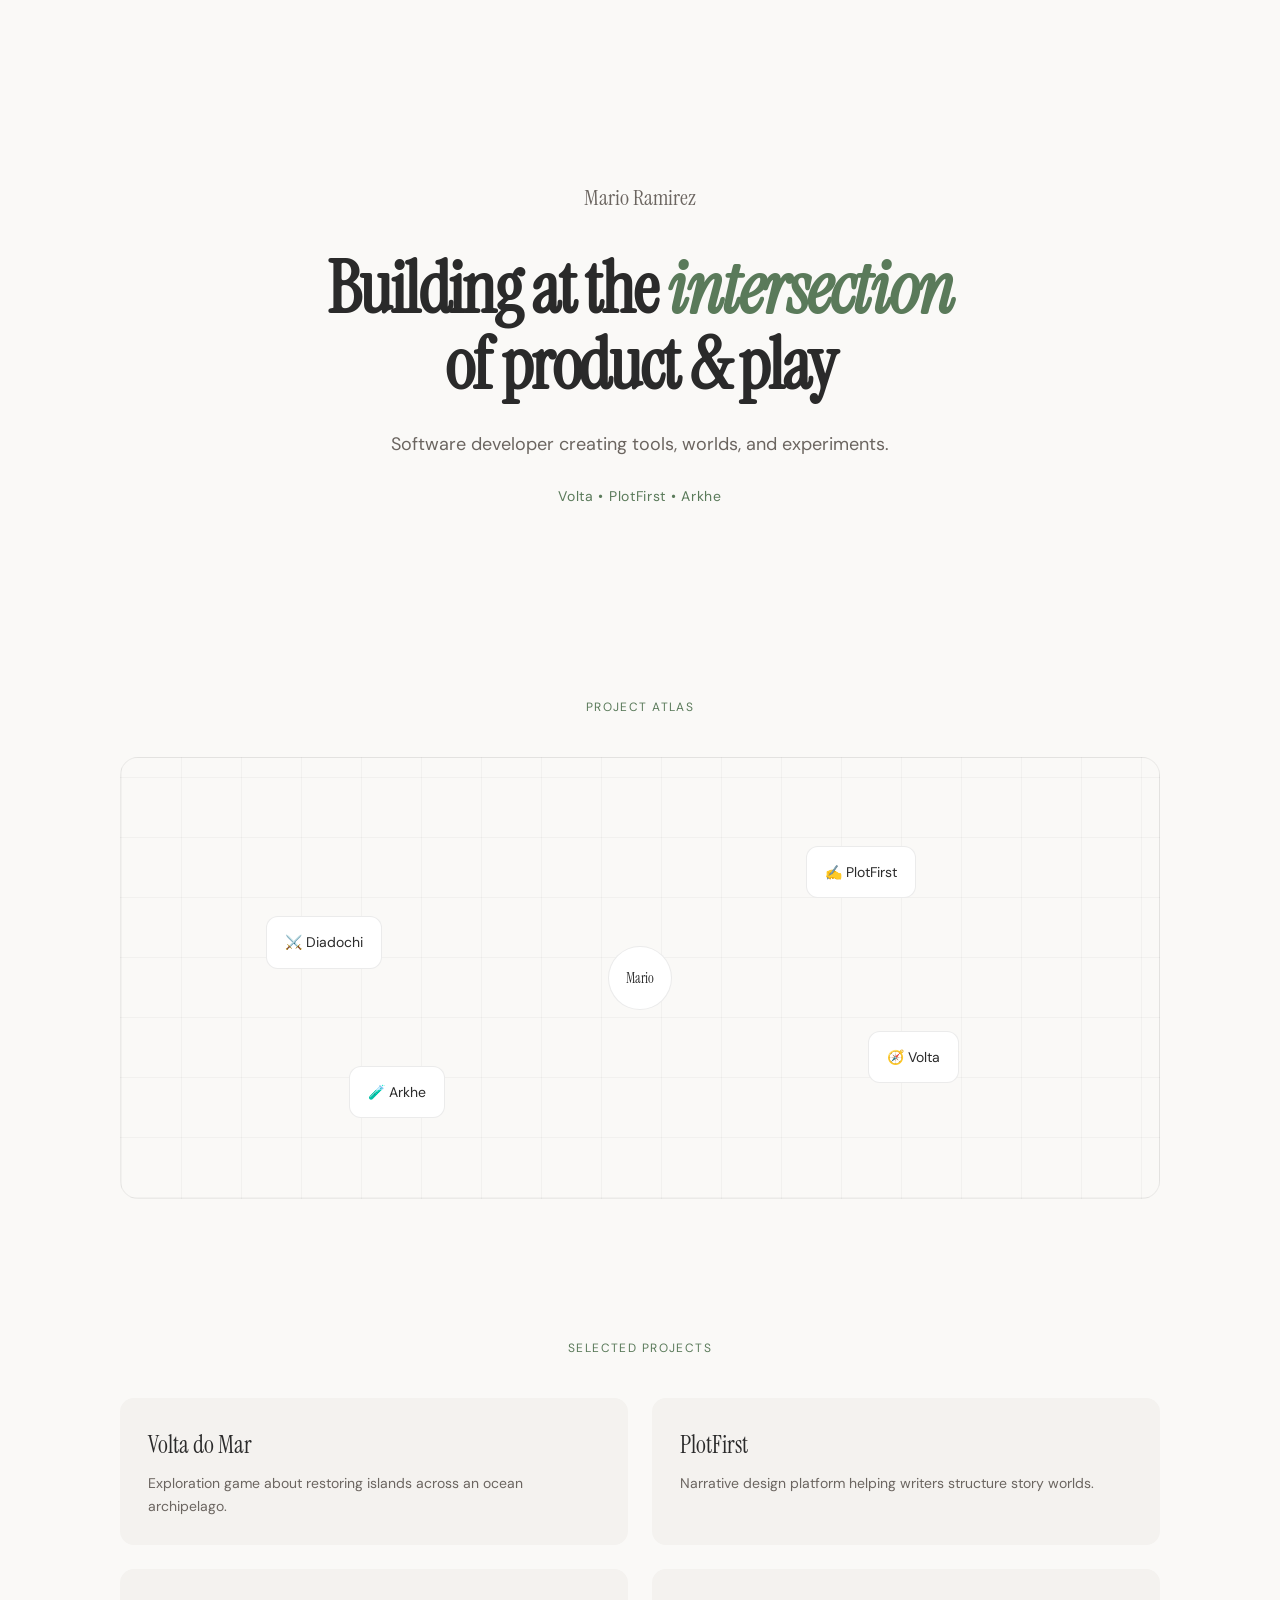
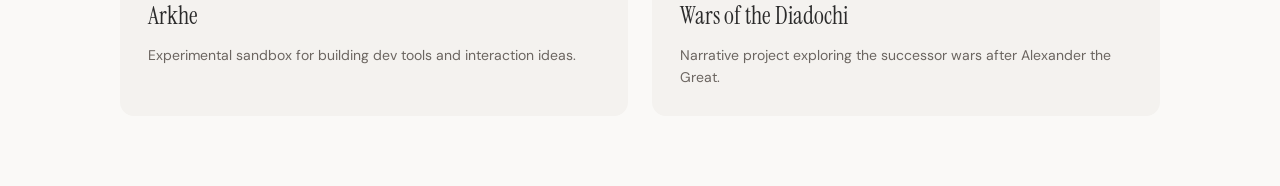
==== commit 4090052a: "Upgrade portfolio atlas with animated routes and hover previews" ====
--- a/index.html
+++ b/index.html
@@ -2,6 +2,7 @@
 
 <html lang="en">
 <head>
+
 <meta charset="UTF-8">
 <meta name="viewport" content="width=device-width, initial-scale=1.0">
 
@@ -14,20 +15,15 @@
 
 <style>
 
-/* ---------------- RESET ---------------- */
-
-*{
-margin:0;
-padding:0;
-box-sizing:border-box;
-}
+/* ---------------- BASE ---------------- */
+
+*{margin:0;padding:0;box-sizing:border-box}
 
 body{
 font-family:'DM Sans',sans-serif;
 background:#FAF9F7;
 color:#2A2A2A;
 line-height:1.6;
-overflow-x:hidden;
 }
 
 /* ---------------- VARIABLES ---------------- */
@@ -48,40 +44,28 @@
 /* ---------------- HERO ---------------- */
 
 .hero{
-
 padding:180px 20px 120px;
 text-align:center;
-
 }
 
 .hero-inner{
-
-max-width:720px;
+max-width:760px;
 margin:auto;
-
 }
 
 .hero-name{
-
 font-family:'Instrument Serif',serif;
 font-size:22px;
+color:#6B6560;
 margin-bottom:36px;
-color:#6B6560;
-
 }
 
 .hero h1{
-
 font-family:'Instrument Serif',serif;
-
-font-size:clamp(42px,6vw,72px);
-
+font-size:clamp(44px,6vw,72px);
 line-height:1.05;
-
 letter-spacing:-0.03em;
-
-margin-bottom:26px;
-
+margin-bottom:28px;
 }
 
 .hero em{
@@ -90,78 +74,85 @@
 }
 
 .hero-sub{
-
 font-size:18px;
 color:var(--text-soft);
-margin-bottom:30px;
-
+margin-bottom:26px;
 }
 
 .hero-now{
-
 font-size:14px;
 letter-spacing:0.05em;
 color:var(--sage);
-
 }
 
 /* ---------------- SECTIONS ---------------- */
 
 section{
-
 max-width:var(--max);
 margin:auto;
 padding:70px 20px;
-
 }
 
 .section-label{
-
 text-align:center;
 font-size:12px;
 letter-spacing:.12em;
 text-transform:uppercase;
 color:var(--sage);
 margin-bottom:40px;
-
 }
 
 /* ---------------- ATLAS ---------------- */
 
-.atlas-wrapper{
-
-border-radius:18px;
-border:1px solid rgba(0,0,0,.06);
-
-overflow:hidden;
+.atlas-container{
 
 background:
 
 repeating-linear-gradient(
 0deg,
-rgba(0,0,0,.04),
-rgba(0,0,0,.04) 1px,
+rgba(0,0,0,0.03),
+rgba(0,0,0,0.03) 1px,
 transparent 1px,
 transparent 60px
 ),
 
 repeating-linear-gradient(
 90deg,
-rgba(0,0,0,.04),
-rgba(0,0,0,.04) 1px,
+rgba(0,0,0,0.03),
+rgba(0,0,0,0.03) 1px,
 transparent 1px,
 transparent 60px
 );
 
+border-radius:18px;
+border:1px solid rgba(0,0,0,0.06);
+
+overflow:hidden;
+
 }
 
 .atlas{
-
 position:relative;
-height:480px;
-
+height:440px;
 cursor:grab;
-
+}
+
+/* ---------------- ROUTE LINES ---------------- */
+
+.route{
+stroke:#9DB59D;
+stroke-width:2;
+fill:none;
+
+stroke-dasharray:8 8;
+animation:routeMove 12s linear infinite;
+
+}
+
+@keyframes routeMove{
+to{
+stroke-dashoffset:-100;
+}
 }
 
 /* ---------------- NODES ---------------- */
@@ -172,19 +163,17 @@
 
 background:white;
 
-padding:12px 16px;
-
-border-radius:999px;
-
-border:1px solid rgba(0,0,0,.08);
+padding:14px 18px;
+
+border-radius:12px;
+
+border:1px solid rgba(0,0,0,0.08);
 
 font-size:14px;
 
 display:flex;
 align-items:center;
-gap:6px;
-
-cursor:pointer;
+gap:8px;
 
 transition:.25s;
 
@@ -192,57 +181,87 @@
 
 .node:hover{
 
-transform:scale(1.1);
-box-shadow:0 10px 28px rgba(0,0,0,.12);
+transform:translateY(-4px);
+
+box-shadow:0 14px 32px rgba(90,122,90,0.25);
+
+}
+
+/* center node */
+
+.node-center{
+
+width:64px;
+height:64px;
+
+border-radius:50%;
+
+display:flex;
+align-items:center;
+justify-content:center;
+
+font-family:'Instrument Serif',serif;
 
 }
 
 /* node positions */
 
-.mario{top:48%;left:45%}
-
-.volta{top:60%;left:70%}
-
-.plotfirst{top:20%;left:65%}
-
-.arkhe{top:70%;left:20%}
-
-.diadochi{top:35%;left:10%}
-
-/* ---------------- CONNECTIONS ---------------- */
-
-.connections{
+.mario{top:50%;left:50%;transform:translate(-50%,-50%)}
+
+.volta{top:62%;left:72%}
+
+.plotfirst{top:20%;left:66%}
+
+.arkhe{top:70%;left:22%}
+
+.diadochi{top:36%;left:14%}
+
+/* ---------------- PREVIEW CARDS ---------------- */
+
+.preview{
 
 position:absolute;
-width:100%;
-height:100%;
+
+background:white;
+
+padding:16px;
+
+border-radius:10px;
+
+border:1px solid rgba(0,0,0,0.08);
+
+width:200px;
+
+font-size:13px;
+
+box-shadow:0 10px 26px rgba(0,0,0,0.15);
+
+opacity:0;
 pointer-events:none;
 
-}
-
-/* ---------------- HOVER CARD ---------------- */
-
-.preview{
-
-position:absolute;
-
-background:white;
-
-padding:16px;
-
-border-radius:10px;
-
-border:1px solid rgba(0,0,0,.1);
-
-width:200px;
-
-font-size:13px;
-
-box-shadow:0 8px 24px rgba(0,0,0,.12);
-
-display:none;
-
-}
+transform:translateY(10px);
+
+transition:.25s;
+
+}
+
+.node:hover + .preview{
+
+opacity:1;
+
+transform:translateY(0);
+
+}
+
+/* preview positions */
+
+.p-volta{top:58%;left:78%}
+
+.p-plotfirst{top:14%;left:72%}
+
+.p-arkhe{top:76%;left:28%}
+
+.p-diadochi{top:30%;left:20%}
 
 /* ---------------- PROJECTS ---------------- */
 
@@ -268,8 +287,8 @@
 
 .project-card:hover{
 
-transform:translateY(-5px);
 background:var(--sage-soft);
+transform:translateY(-6px);
 
 }
 
@@ -335,28 +354,44 @@
 
 <div class="section-label">Project Atlas</div>
 
-<div class="atlas-wrapper">
+<div class="atlas-container">
 
 <div class="atlas" id="atlas">
 
 <svg class="connections">
 
-<line x1="50%" y1="50%" x2="70%" y2="60%" stroke="#cfd6cf" stroke-width="2"/>
-<line x1="50%" y1="50%" x2="65%" y2="20%" stroke="#cfd6cf" stroke-width="2"/>
-<line x1="50%" y1="50%" x2="20%" y2="70%" stroke="#cfd6cf" stroke-width="2"/>
-<line x1="50%" y1="50%" x2="10%" y2="35%" stroke="#cfd6cf" stroke-width="2"/>
+<path class="route" d="M540 220 Q640 120 740 120"/>
+<path class="route" d="M540 220 Q640 300 740 300"/>
+<path class="route" d="M540 220 Q420 320 300 340"/>
+<path class="route" d="M540 220 Q420 120 300 160"/>
 
 </svg>
 
-<div class="node mario">Mario</div>
+<div class="node node-center mario">Mario</div>
 
 <div class="node volta" onclick="scrollToProject('volta')">🧭 Volta</div>
+<div class="preview p-volta">
+<b>Volta do Mar</b><br>
+Exploration game built in Godot.
+</div>
 
 <div class="node plotfirst" onclick="scrollToProject('plotfirst')">✍️ PlotFirst</div>
+<div class="preview p-plotfirst">
+<b>PlotFirst</b><br>
+Narrative design platform.
+</div>
 
 <div class="node arkhe" onclick="scrollToProject('arkhe')">🧪 Arkhe</div>
+<div class="preview p-arkhe">
+<b>Arkhe</b><br>
+Experimental dev sandbox.
+</div>
 
 <div class="node diadochi" onclick="scrollToProject('diadochi')">⚔️ Diadochi</div>
+<div class="preview p-diadochi">
+<b>Wars of the Diadochi</b><br>
+Historical narrative project.
+</div>
 
 </div>
 
@@ -371,43 +406,31 @@
 <div class="project-grid">
 
 <div class="project-card" id="volta">
-
 <div class="project-title">Volta do Mar</div>
-
 <div class="project-desc">
 Exploration game about restoring islands across an ocean archipelago.
 </div>
-
 </div>
 
 <div class="project-card" id="plotfirst">
-
 <div class="project-title">PlotFirst</div>
-
 <div class="project-desc">
 Narrative design platform helping writers structure story worlds.
 </div>
-
 </div>
 
 <div class="project-card" id="arkhe">
-
 <div class="project-title">Arkhe</div>
-
 <div class="project-desc">
 Experimental sandbox for building dev tools and interaction ideas.
 </div>
-
 </div>
 
 <div class="project-card" id="diadochi">
-
 <div class="project-title">Wars of the Diadochi</div>
-
 <div class="project-desc">
 Narrative project exploring the successor wars after Alexander the Great.
 </div>
-
 </div>
 
 </div>
@@ -416,7 +439,7 @@
 
 <script>
 
-/* SCROLL */
+/* scroll to project */
 
 function scrollToProject(id){
 
@@ -426,19 +449,18 @@
 
 }
 
-/* DRAG ATLAS */
+/* atlas drag */
 
 const atlas=document.getElementById("atlas")
 
-let isDragging=false
-
 let startX,startY
-
-let offsetX=0,offsetY=0
+let offsetX=0
+let offsetY=0
+let dragging=false
 
 atlas.addEventListener("mousedown",e=>{
 
-isDragging=true
+dragging=true
 
 startX=e.clientX-offsetX
 startY=e.clientY-offsetY
@@ -449,21 +471,20 @@
 
 window.addEventListener("mouseup",()=>{
 
-isDragging=false
-
+dragging=false
 atlas.style.cursor="grab"
 
 })
 
 window.addEventListener("mousemove",e=>{
 
-if(!isDragging)return
+if(!dragging)return
 
 offsetX=e.clientX-startX
 offsetY=e.clientY-startY
 
-offsetX=Math.max(Math.min(offsetX,120),-120)
-offsetY=Math.max(Math.min(offsetY,80),-80)
+offsetX=Math.max(Math.min(offsetX,80),-80)
+offsetY=Math.max(Math.min(offsetY,60),-60)
 
 atlas.style.transform=`translate(${offsetX}px,${offsetY}px)`
 
@@ -472,5 +493,4 @@
 </script>
 
 </body>
-
 </html>
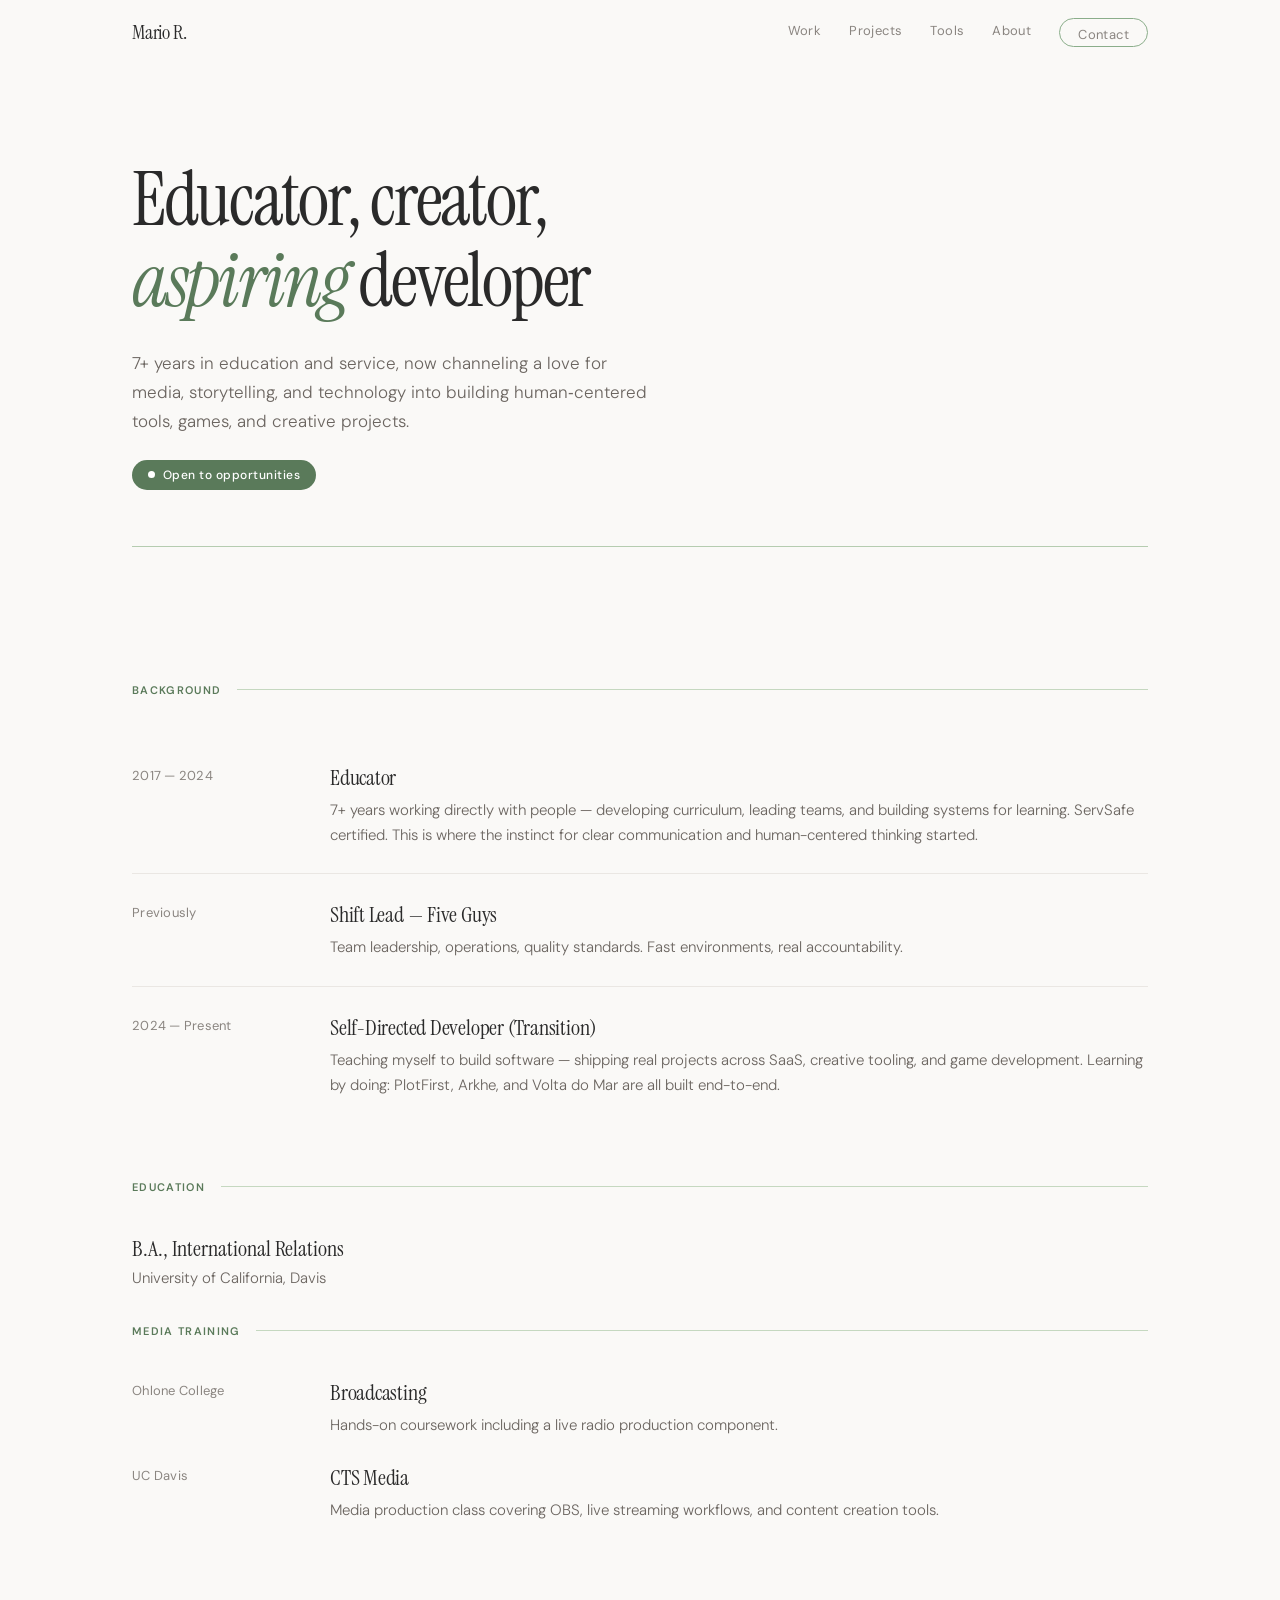
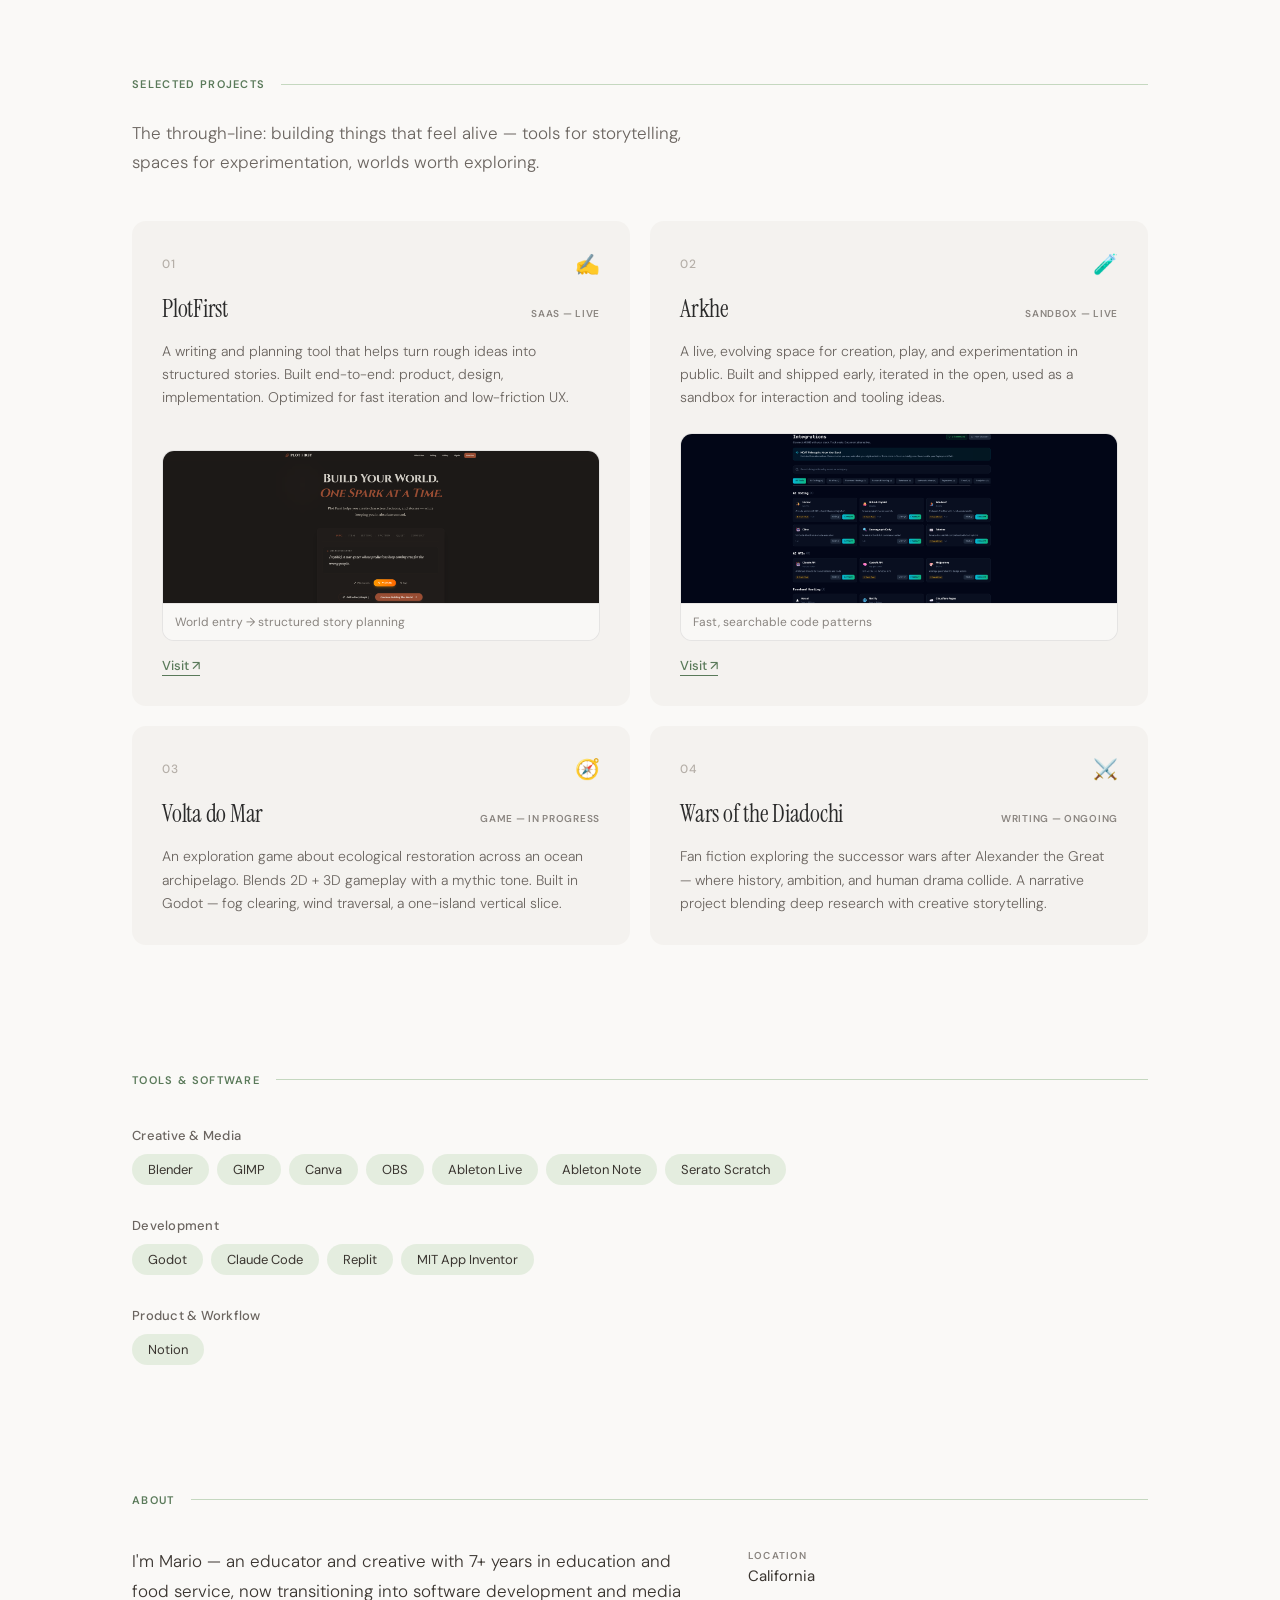
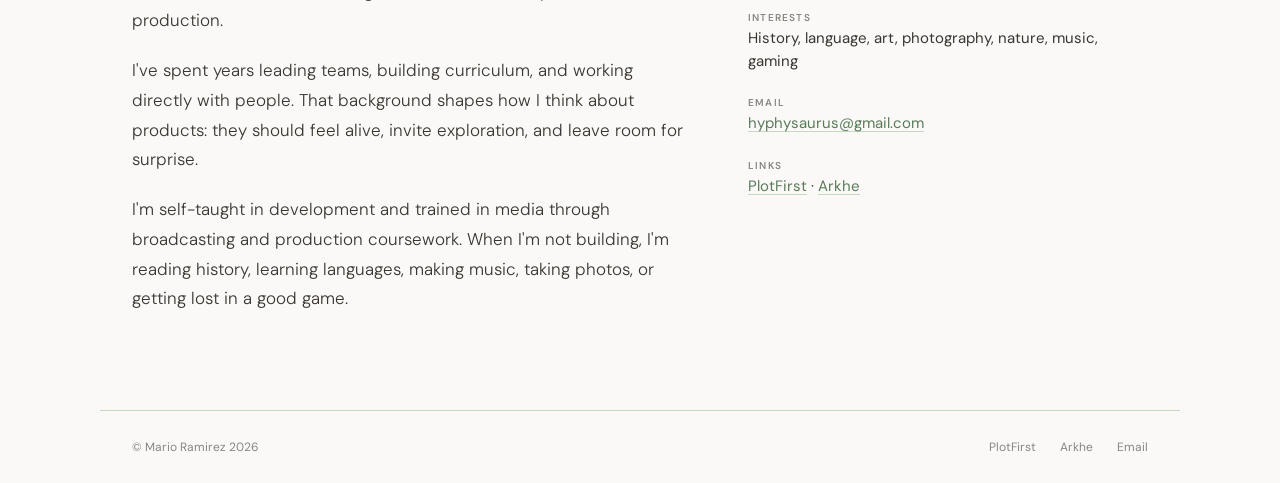
==== commit 1cb8cda3: "Rename to index.html for GitHub Pages deployment Co-Authored-By: Claude Opus 4.6 <noreply@anthropic." ====
--- a/index.html
+++ b/index.html
@@ -1,496 +1,643 @@
 <!DOCTYPE html>
-
 <html lang="en">
 <head>
-
-<meta charset="UTF-8">
-<meta name="viewport" content="width=device-width, initial-scale=1.0">
-
-<title>Mario Ramirez — Portfolio</title>
-
-<link rel="preconnect" href="https://fonts.googleapis.com">
-<link rel="preconnect" href="https://fonts.gstatic.com" crossorigin>
-
-<link href="https://fonts.googleapis.com/css2?family=DM+Sans:wght@300;400;500;600&family=Instrument+Serif:ital@0;1&display=swap" rel="stylesheet">
-
-<style>
-
-/* ---------------- BASE ---------------- */
-
-*{margin:0;padding:0;box-sizing:border-box}
-
-body{
-font-family:'DM Sans',sans-serif;
-background:#FAF9F7;
-color:#2A2A2A;
-line-height:1.6;
-}
-
-/* ---------------- VARIABLES ---------------- */
-
-:root{
-
---sage:#5A7A5A;
---sage-soft:#E8F0E4;
-
---card:#F4F2EF;
-
---text-soft:#6B6560;
-
---max:1080px;
-
-}
-
-/* ---------------- HERO ---------------- */
-
-.hero{
-padding:180px 20px 120px;
-text-align:center;
-}
-
-.hero-inner{
-max-width:760px;
-margin:auto;
-}
-
-.hero-name{
-font-family:'Instrument Serif',serif;
-font-size:22px;
-color:#6B6560;
-margin-bottom:36px;
-}
-
-.hero h1{
-font-family:'Instrument Serif',serif;
-font-size:clamp(44px,6vw,72px);
-line-height:1.05;
-letter-spacing:-0.03em;
-margin-bottom:28px;
-}
-
-.hero em{
-color:var(--sage);
-font-style:italic;
-}
-
-.hero-sub{
-font-size:18px;
-color:var(--text-soft);
-margin-bottom:26px;
-}
-
-.hero-now{
-font-size:14px;
-letter-spacing:0.05em;
-color:var(--sage);
-}
-
-/* ---------------- SECTIONS ---------------- */
-
-section{
-max-width:var(--max);
-margin:auto;
-padding:70px 20px;
-}
-
-.section-label{
-text-align:center;
-font-size:12px;
-letter-spacing:.12em;
-text-transform:uppercase;
-color:var(--sage);
-margin-bottom:40px;
-}
-
-/* ---------------- ATLAS ---------------- */
-
-.atlas-container{
-
-background:
-
-repeating-linear-gradient(
-0deg,
-rgba(0,0,0,0.03),
-rgba(0,0,0,0.03) 1px,
-transparent 1px,
-transparent 60px
-),
-
-repeating-linear-gradient(
-90deg,
-rgba(0,0,0,0.03),
-rgba(0,0,0,0.03) 1px,
-transparent 1px,
-transparent 60px
-);
-
-border-radius:18px;
-border:1px solid rgba(0,0,0,0.06);
-
-overflow:hidden;
-
-}
-
-.atlas{
-position:relative;
-height:440px;
-cursor:grab;
-}
-
-/* ---------------- ROUTE LINES ---------------- */
-
-.route{
-stroke:#9DB59D;
-stroke-width:2;
-fill:none;
-
-stroke-dasharray:8 8;
-animation:routeMove 12s linear infinite;
-
-}
-
-@keyframes routeMove{
-to{
-stroke-dashoffset:-100;
-}
-}
-
-/* ---------------- NODES ---------------- */
-
-.node{
-
-position:absolute;
-
-background:white;
-
-padding:14px 18px;
-
-border-radius:12px;
-
-border:1px solid rgba(0,0,0,0.08);
-
-font-size:14px;
-
-display:flex;
-align-items:center;
-gap:8px;
-
-transition:.25s;
-
-}
-
-.node:hover{
-
-transform:translateY(-4px);
-
-box-shadow:0 14px 32px rgba(90,122,90,0.25);
-
-}
-
-/* center node */
-
-.node-center{
-
-width:64px;
-height:64px;
-
-border-radius:50%;
-
-display:flex;
-align-items:center;
-justify-content:center;
-
-font-family:'Instrument Serif',serif;
-
-}
-
-/* node positions */
-
-.mario{top:50%;left:50%;transform:translate(-50%,-50%)}
-
-.volta{top:62%;left:72%}
-
-.plotfirst{top:20%;left:66%}
-
-.arkhe{top:70%;left:22%}
-
-.diadochi{top:36%;left:14%}
-
-/* ---------------- PREVIEW CARDS ---------------- */
-
-.preview{
-
-position:absolute;
-
-background:white;
-
-padding:16px;
-
-border-radius:10px;
-
-border:1px solid rgba(0,0,0,0.08);
-
-width:200px;
-
-font-size:13px;
-
-box-shadow:0 10px 26px rgba(0,0,0,0.15);
-
-opacity:0;
-pointer-events:none;
-
-transform:translateY(10px);
-
-transition:.25s;
-
-}
-
-.node:hover + .preview{
-
-opacity:1;
-
-transform:translateY(0);
-
-}
-
-/* preview positions */
-
-.p-volta{top:58%;left:78%}
-
-.p-plotfirst{top:14%;left:72%}
-
-.p-arkhe{top:76%;left:28%}
-
-.p-diadochi{top:30%;left:20%}
-
-/* ---------------- PROJECTS ---------------- */
-
-.project-grid{
-
-display:grid;
-grid-template-columns:1fr 1fr;
-gap:24px;
-
-}
-
-.project-card{
-
-background:var(--card);
-
-padding:28px;
-
-border-radius:14px;
-
-transition:.3s;
-
-}
-
-.project-card:hover{
-
-background:var(--sage-soft);
-transform:translateY(-6px);
-
-}
-
-.project-title{
-
-font-family:'Instrument Serif',serif;
-font-size:24px;
-margin-bottom:8px;
-
-}
-
-.project-desc{
-
-font-size:14px;
-color:var(--text-soft);
-
-}
-
-/* ---------------- MOBILE ---------------- */
-
-@media(max-width:900px){
-
-.project-grid{
-grid-template-columns:1fr;
-}
-
-.hero h1{
-font-size:42px;
-}
-
-}
-
-</style>
-
+  <meta charset="UTF-8" />
+  <meta name="viewport" content="width=device-width, initial-scale=1.0" />
+  <title>Mario Ramirez — Portfolio</title>
+  <meta name="description" content="Educator and media-trained creative transitioning into software development — building human-centered tools, games, and stories." />
+
+  <link rel="preconnect" href="https://fonts.googleapis.com/" />
+  <link rel="preconnect" href="https://fonts.gstatic.com/" crossorigin />
+  <link href="https://fonts.googleapis.com/css2?family=DM+Sans:ital,wght@0,300;0,400;0,500;0,600;1,300;1,400&family=Instrument+Serif:ital@0;1&display=swap" rel="stylesheet" />
+
+  <style>
+    /* ── Reset & Base ── */
+    *, *::before, *::after { margin: 0; padding: 0; box-sizing: border-box; }
+    html { scroll-behavior: smooth; scroll-padding-top: 80px; }
+    body {
+      font-family: 'DM Sans', -apple-system, sans-serif;
+      background: #FAF9F7;
+      color: #2A2A2A;
+      -webkit-font-smoothing: antialiased;
+      -moz-osx-font-smoothing: grayscale;
+      overflow-x: hidden;
+    }
+    ::selection { background: #c1dbb3; color: #2a2a2a; }
+    a { color: inherit; text-decoration: none; }
+    img { display: block; max-width: 100%; }
+
+    /* ── CSS Variables ── */
+    :root {
+      --bg: #FAF9F7;
+      --text: #2A2A2A;
+      --text-soft: #6B6560;
+      --text-muted: #8A8580;
+      --green: #5A7A5A;
+      --green-light: #C5D8C0;
+      --green-hover: #E8F0E4;
+      --green-chip: #E4EDDF;
+      --green-border: #8AAD8A;
+      --green-divider: #B5CCB0;
+      --card-bg: #F4F2EF;
+      --max-w: 1080px;
+      --px: 32px;
+    }
+
+    /* ── Animations ── */
+    @keyframes fadeUp {
+      from { opacity: 0; transform: translateY(24px); }
+      to { opacity: 1; transform: translateY(0); }
+    }
+    @keyframes drawLine {
+      from { transform: scaleX(0); }
+      to { transform: scaleX(1); }
+    }
+    .fade-up {
+      opacity: 0;
+      transform: translateY(24px);
+      transition: opacity 0.7s ease, transform 0.7s ease;
+    }
+    .fade-up.visible {
+      opacity: 1;
+      transform: translateY(0);
+    }
+
+    /* ── Navigation ── */
+    nav {
+      position: fixed; top: 0; left: 0; right: 0; z-index: 100;
+      height: 64px;
+      display: flex; align-items: center;
+      transition: all 0.35s ease;
+      background: transparent;
+    }
+    nav.scrolled {
+      background: rgba(250,249,247,0.92);
+      backdrop-filter: blur(14px);
+      -webkit-backdrop-filter: blur(14px);
+      border-bottom: 1px solid #e8e5e0;
+    }
+    .nav-inner {
+      width: 100%; max-width: var(--max-w); margin: 0 auto;
+      padding: 0 var(--px);
+      display: flex; justify-content: space-between; align-items: center;
+    }
+    .nav-logo {
+      font-family: 'Instrument Serif', Georgia, serif;
+      font-size: 20px; font-weight: 400;
+      cursor: pointer; letter-spacing: -0.01em;
+    }
+    .nav-links { display: flex; align-items: center; gap: 28px; }
+    .nav-links a {
+      font-size: 13px; font-weight: 400; color: var(--text-muted);
+      letter-spacing: 0.03em; transition: color 0.25s;
+      position: relative; padding-bottom: 3px;
+    }
+    .nav-links a:not(.nav-contact)::after {
+      content: ''; position: absolute; bottom: 0; left: 0; width: 0;
+      height: 1.5px; background: var(--green); transition: width 0.2s; border-radius: 1px;
+    }
+    .nav-links a:hover { color: var(--green); }
+    .nav-links a:not(.nav-contact):hover::after { width: 100%; }
+    .nav-links a.active { color: var(--green); }
+    .nav-links a.active::after { width: 100%; }
+    .nav-contact {
+      font-size: 13px; font-weight: 500;
+      color: var(--text);
+      padding: 7px 18px;
+      border: 1px solid var(--green-border);
+      border-radius: 24px;
+      transition: all 0.25s;
+    }
+    .nav-contact:hover {
+      background: var(--green);
+      color: #fff;
+      border-color: var(--green);
+    }
+
+    /* ── Hero ── */
+    .hero {
+      padding: 160px var(--px) 72px;
+      max-width: var(--max-w); margin: 0 auto;
+    }
+    .hero h1 {
+      font-family: 'Instrument Serif', Georgia, serif;
+      font-size: clamp(42px, 6.5vw, 76px);
+      font-weight: 400; line-height: 1.06;
+      letter-spacing: -0.03em;
+    }
+    .hero h1 span { display: block; animation: fadeUp 0.8s ease forwards; opacity: 0; }
+    .hero h1 span:nth-child(1) { animation-delay: 0.1s; }
+    .hero h1 span:nth-child(2) { animation-delay: 0.25s; }
+    .hero h1 span:nth-child(3) { animation-delay: 0.4s; }
+    .hero h1 em { font-style: italic; color: var(--green); }
+    .hero-sub {
+      margin-top: 28px; max-width: 520px;
+      font-size: 17px; font-weight: 300; line-height: 1.7;
+      color: var(--text-soft);
+      animation: fadeUp 0.8s ease 0.55s forwards; opacity: 0;
+    }
+    .hero-divider {
+      margin-top: 56px; height: 1px;
+      background: var(--green-divider);
+      transform-origin: left;
+      animation: drawLine 0.9s ease 0.7s forwards;
+      transform: scaleX(0);
+    }
+
+    /* ── Availability Badge (from Portfolio 2) ── */
+    @keyframes pulse {
+      0%, 100% { box-shadow: 0 0 0 0 rgba(90,122,90,0.4); }
+      60% { box-shadow: 0 0 0 8px rgba(90,122,90,0); }
+    }
+    .avail-badge {
+      display: inline-flex; align-items: center; gap: 8px;
+      background: var(--green); color: #fff;
+      font-size: 12px; font-weight: 500; letter-spacing: 0.04em;
+      padding: 7px 16px; border-radius: 100px;
+      animation: pulse 2.4s infinite, fadeUp 0.8s ease 0.65s forwards;
+      opacity: 0;
+      margin-top: 24px;
+    }
+    .avail-dot {
+      width: 7px; height: 7px; border-radius: 50%;
+      background: #fff; flex-shrink: 0;
+    }
+
+    /* ── Sections ── */
+    section { padding: 64px var(--px); max-width: var(--max-w); margin: 0 auto; }
+    .section-label { display: flex; align-items: center; gap: 16px; margin-bottom: 40px; }
+    .section-label span {
+      font-size: 11px; font-weight: 600; letter-spacing: 0.12em;
+      text-transform: uppercase; color: var(--green);
+      white-space: nowrap;
+    }
+    .section-label::after { content: ''; flex: 1; height: 1px; background: var(--green-light); }
+
+    /* ── Timeline ── */
+    .timeline-item {
+      display: grid; grid-template-columns: 170px 1fr; gap: 28px;
+      padding: 26px 0;
+      border-bottom: 1px solid #eae7e3;
+    }
+    .timeline-item:last-child { border-bottom: none; }
+    .time-period { font-size: 13px; color: var(--text-muted); letter-spacing: 0.02em; padding-top: 4px; }
+    .time-title {
+      font-family: 'Instrument Serif', Georgia, serif;
+      font-size: 22px; font-weight: 400; margin-bottom: 6px;
+      letter-spacing: -0.01em;
+    }
+    .time-desc { font-size: 15px; font-weight: 300; line-height: 1.65; color: var(--text-soft); }
+
+    /* ── Education ── */
+    .edu { margin-top: 56px; }
+    .edu-degree {
+      font-family: 'Instrument Serif', Georgia, serif;
+      font-size: 22px; display: block; margin-bottom: 4px;
+    }
+    .edu-school { font-size: 15px; font-weight: 300; color: var(--text-soft); }
+
+    /* ── Projects Grid ── */
+    .projects-intro {
+      font-size: 17px; font-weight: 300; line-height: 1.7;
+      color: var(--text-soft); max-width: 560px;
+      margin: -12px 0 44px;
+    }
+    .project-grid { display: grid; grid-template-columns: 1fr 1fr; gap: 20px; }
+    .project-card {
+      background: var(--card-bg);
+      border-radius: 14px; padding: 30px;
+      display: flex; flex-direction: column; gap: 16px;
+      transition: all 0.35s ease, opacity 0.35s ease;
+      cursor: default; position: relative;
+    }
+    .project-card:hover {
+      background: var(--green-hover);
+      transform: translateY(-3px);
+      box-shadow: 0 8px 32px rgba(90,122,90,0.08);
+    }
+    .project-grid:hover .project-card:not(:hover) {
+      opacity: 0.35;
+    }
+    .project-top { display: flex; justify-content: space-between; align-items: center; }
+    .project-index { font-size: 12px; font-weight: 500; color: #b5afa8; letter-spacing: 0.05em; }
+    .project-emoji { font-size: 20px; }
+    .project-header { display: flex; justify-content: space-between; align-items: baseline; gap: 12px; }
+    .project-title {
+      font-family: 'Instrument Serif', Georgia, serif;
+      font-size: 24px; font-weight: 400; letter-spacing: -0.01em;
+    }
+    .project-tag {
+      font-size: 10px; font-weight: 600; letter-spacing: 0.07em;
+      text-transform: uppercase; color: var(--text-muted);
+      white-space: nowrap; flex-shrink: 0;
+    }
+    .project-desc { font-size: 14px; font-weight: 300; line-height: 1.65; color: var(--text-soft); flex: 1; }
+    .project-link {
+      font-size: 13px; font-weight: 500; color: var(--green);
+      border-bottom: 1px solid var(--green);
+      align-self: flex-start; padding-bottom: 1px;
+      transition: opacity 0.2s;
+    }
+    .project-link:hover { opacity: 0.7; }
+
+    /* ── Project Visuals ── */
+    .project-visual {
+      margin-top: 8px;
+      border-radius: 12px;
+      overflow: hidden;
+      border: 1px solid rgba(138,133,128,0.22);
+      background: #fff;
+    }
+    .project-visual img { width: 100%; height: auto; display: block; }
+    .project-visual-caption {
+      font-size: 12px;
+      font-weight: 400;
+      color: var(--text-muted);
+      padding: 10px 12px;
+      border-top: 1px solid rgba(138,133,128,0.16);
+      background: rgba(244,242,239,0.55);
+    }
+
+    /* ── Tools ── */
+    .tools-grid { display: flex; flex-direction: column; gap: 32px; }
+    .tool-group-label { font-size: 13px; font-weight: 500; color: var(--text-soft); margin-bottom: 10px; letter-spacing: 0.02em; }
+    .tool-chips { display: flex; flex-wrap: wrap; gap: 8px; }
+    .tool-chip {
+      font-size: 13px; color: #3a3530;
+      background: var(--green-chip);
+      padding: 7px 16px; border-radius: 20px;
+      transition: all 0.2s;
+    }
+    .tool-chip:hover { background: var(--green-light); }
+
+    /* ── About ── */
+    .about-grid { display: grid; grid-template-columns: 1.4fr 1fr; gap: 56px; }
+    .about-text p { font-size: 17px; font-weight: 300; line-height: 1.75; color: #3a3530; margin-bottom: 20px; }
+    .about-text p:last-child { margin-bottom: 0; }
+    .about-meta { display: flex; flex-direction: column; gap: 24px; padding-top: 2px; }
+    .meta-label { font-size: 10px; font-weight: 600; letter-spacing: 0.12em; text-transform: uppercase; color: var(--text-muted); margin-bottom: 3px; }
+    .meta-value { font-size: 15px; color: #3a3530; line-height: 1.5; }
+    .meta-value a {
+      color: var(--green);
+      text-decoration: underline;
+      text-underline-offset: 3px;
+      text-decoration-color: var(--green-light);
+      transition: text-decoration-color 0.2s;
+    }
+    .meta-value a:hover { text-decoration-color: var(--green); }
+
+    /* ── Footer ── */
+    footer {
+      border-top: 1px solid var(--green-light);
+      margin-top: 32px; padding: 28px var(--px);
+      max-width: var(--max-w); margin-left: auto; margin-right: auto;
+    }
+    .footer-inner { display: flex; justify-content: space-between; align-items: center; }
+    .footer-text { font-size: 12px; color: var(--text-muted); }
+    .footer-links { display: flex; gap: 24px; }
+    .footer-links a { font-size: 12px; color: var(--text-muted); transition: color 0.2s; }
+    .footer-links a:hover { color: var(--green); }
+
+    /* ── Responsive ── */
+    @media (max-width: 860px) {
+      :root { --px: 24px; }
+      .hero { padding-top: 120px; }
+      .timeline-item { grid-template-columns: 1fr; gap: 4px; }
+      .time-period { padding-top: 0; font-size: 12px; }
+      .project-grid { grid-template-columns: 1fr; }
+      .about-grid { grid-template-columns: 1fr; gap: 40px; }
+      .nav-links a:not(.nav-contact) { display: none; }
+    }
+    @media (max-width: 520px) {
+      :root { --px: 18px; }
+      .hero { padding-top: 100px; padding-bottom: 48px; }
+      .hero h1 { font-size: 36px; }
+      .hero-sub { font-size: 15px; }
+      section { padding: 48px var(--px); }
+      .project-card { padding: 22px; }
+    }
+  </style>
 </head>
 
 <body>
-
-<header class="hero">
-
-<div class="hero-inner">
-
-<div class="hero-name">Mario Ramirez</div>
-
-<h1>
-Building at the <em>intersection</em><br>
-of product & play
-</h1>
-
-<p class="hero-sub">
-Software developer creating tools, worlds, and experiments.
-</p>
-
-<div class="hero-now">
-Volta • PlotFirst • Arkhe
-</div>
-
-</div>
-
-</header>
-
-<section>
-
-<div class="section-label">Project Atlas</div>
-
-<div class="atlas-container">
-
-<div class="atlas" id="atlas">
-
-<svg class="connections">
-
-<path class="route" d="M540 220 Q640 120 740 120"/>
-<path class="route" d="M540 220 Q640 300 740 300"/>
-<path class="route" d="M540 220 Q420 320 300 340"/>
-<path class="route" d="M540 220 Q420 120 300 160"/>
-
-</svg>
-
-<div class="node node-center mario">Mario</div>
-
-<div class="node volta" onclick="scrollToProject('volta')">🧭 Volta</div>
-<div class="preview p-volta">
-<b>Volta do Mar</b><br>
-Exploration game built in Godot.
-</div>
-
-<div class="node plotfirst" onclick="scrollToProject('plotfirst')">✍️ PlotFirst</div>
-<div class="preview p-plotfirst">
-<b>PlotFirst</b><br>
-Narrative design platform.
-</div>
-
-<div class="node arkhe" onclick="scrollToProject('arkhe')">🧪 Arkhe</div>
-<div class="preview p-arkhe">
-<b>Arkhe</b><br>
-Experimental dev sandbox.
-</div>
-
-<div class="node diadochi" onclick="scrollToProject('diadochi')">⚔️ Diadochi</div>
-<div class="preview p-diadochi">
-<b>Wars of the Diadochi</b><br>
-Historical narrative project.
-</div>
-
-</div>
-
-</div>
-
-</section>
-
-<section id="projects">
-
-<div class="section-label">Selected Projects</div>
-
-<div class="project-grid">
-
-<div class="project-card" id="volta">
-<div class="project-title">Volta do Mar</div>
-<div class="project-desc">
-Exploration game about restoring islands across an ocean archipelago.
-</div>
-</div>
-
-<div class="project-card" id="plotfirst">
-<div class="project-title">PlotFirst</div>
-<div class="project-desc">
-Narrative design platform helping writers structure story worlds.
-</div>
-</div>
-
-<div class="project-card" id="arkhe">
-<div class="project-title">Arkhe</div>
-<div class="project-desc">
-Experimental sandbox for building dev tools and interaction ideas.
-</div>
-</div>
-
-<div class="project-card" id="diadochi">
-<div class="project-title">Wars of the Diadochi</div>
-<div class="project-desc">
-Narrative project exploring the successor wars after Alexander the Great.
-</div>
-</div>
-
-</div>
-
-</section>
-
-<script>
-
-/* scroll to project */
-
-function scrollToProject(id){
-
-document.getElementById(id).scrollIntoView({
-behavior:"smooth"
-})
-
-}
-
-/* atlas drag */
-
-const atlas=document.getElementById("atlas")
-
-let startX,startY
-let offsetX=0
-let offsetY=0
-let dragging=false
-
-atlas.addEventListener("mousedown",e=>{
-
-dragging=true
-
-startX=e.clientX-offsetX
-startY=e.clientY-offsetY
-
-atlas.style.cursor="grabbing"
-
-})
-
-window.addEventListener("mouseup",()=>{
-
-dragging=false
-atlas.style.cursor="grab"
-
-})
-
-window.addEventListener("mousemove",e=>{
-
-if(!dragging)return
-
-offsetX=e.clientX-startX
-offsetY=e.clientY-startY
-
-offsetX=Math.max(Math.min(offsetX,80),-80)
-offsetY=Math.max(Math.min(offsetY,60),-60)
-
-atlas.style.transform=`translate(${offsetX}px,${offsetY}px)`
-
-})
-
-</script>
-
+  <!-- ── Nav ── -->
+  <nav id="nav">
+    <div class="nav-inner">
+      <span class="nav-logo" onclick="window.scrollTo({top:0,behavior:'smooth'})">Mario R.</span>
+      <div class="nav-links">
+        <a href="#work">Work</a>
+        <a href="#projects">Projects</a>
+        <a href="#tools">Tools</a>
+        <a href="#about">About</a>
+        <a href="mailto:hyphysaurus@gmail.com" class="nav-contact">Contact</a>
+      </div>
+    </div>
+  </nav>
+
+  <!-- ── Hero ── -->
+  <header class="hero">
+    <h1>
+      <span>Educator, creator,</span>
+      <span><em>aspiring</em> developer</span>
+    </h1>
+    <p class="hero-sub">
+      7+ years in education and service, now channeling a love for
+      media, storytelling, and technology into building human‑centered
+      tools, games, and creative projects.
+    </p>
+    <div class="avail-badge">
+      <span class="avail-dot"></span>
+      Open to opportunities
+    </div>
+    <div class="hero-divider"></div>
+  </header>
+
+  <!-- ── Work ── -->
+  <section id="work">
+    <div class="section-label fade-up"><span>Background</span></div>
+    <div id="work-timeline" class="fade-up"></div>
+
+    <div class="edu fade-up">
+      <div class="section-label"><span>Education</span></div>
+      <span class="edu-degree">B.A., International Relations</span>
+      <span class="edu-school">University of California, Davis</span>
+    </div>
+
+    <div class="edu fade-up" style="margin-top: 36px;">
+      <div class="section-label"><span>Media Training</span></div>
+      <div id="media-training"></div>
+    </div>
+  </section>
+
+  <!-- ── Projects ── -->
+  <section id="projects">
+    <div class="section-label fade-up"><span>Selected Projects</span></div>
+    <p class="projects-intro fade-up">
+      The through-line: building things that feel alive — tools for
+      storytelling, spaces for experimentation, worlds worth exploring.
+    </p>
+    <div id="project-grid" class="project-grid"></div>
+  </section>
+
+  <!-- ── Tools ── -->
+  <section id="tools">
+    <div class="section-label fade-up"><span>Tools & Software</span></div>
+    <div id="tools-grid" class="tools-grid fade-up"></div>
+  </section>
+
+  <!-- ── About ── -->
+  <section id="about">
+    <div class="section-label fade-up"><span>About</span></div>
+
+    <div class="about-grid fade-up">
+      <div class="about-text">
+        <p>
+          I'm Mario — an educator and creative with 7+ years in
+          education and food service, now transitioning into software
+          development and media production.
+        </p>
+        <p>
+          I've spent years leading teams, building curriculum, and working
+          directly with people. That background shapes how I think about
+          products: they should feel alive, invite exploration, and
+          leave room for surprise.
+        </p>
+        <p>
+          I'm self-taught in development and trained in media through
+          broadcasting and production coursework. When I'm not building,
+          I'm reading history, learning languages, making music, taking
+          photos, or getting lost in a good game.
+        </p>
+      </div>
+
+      <div class="about-meta">
+        <div>
+          <div class="meta-label">Location</div>
+          <div class="meta-value">California</div>
+        </div>
+
+        <div>
+          <div class="meta-label">Interests</div>
+          <div class="meta-value">History, language, art, photography, nature, music, gaming</div>
+        </div>
+
+        <div>
+          <div class="meta-label">Email</div>
+          <div class="meta-value"><a href="mailto:hyphysaurus@gmail.com">hyphysaurus@gmail.com</a></div>
+        </div>
+
+        <div>
+          <div class="meta-label">Links</div>
+          <div class="meta-value">
+            <a href="https://plotfirst.app/" target="_blank" rel="noopener">PlotFirst</a> ·
+            <a href="https://arkhe.live/" target="_blank" rel="noopener">Arkhe</a>
+          </div>
+        </div>
+      </div>
+    </div>
+  </section>
+
+  <!-- ── Footer ── -->
+  <footer>
+    <div class="footer-inner">
+      <span class="footer-text">© Mario Ramirez 2026</span>
+      <div class="footer-links">
+        <a href="https://plotfirst.app/" target="_blank" rel="noopener">PlotFirst</a>
+        <a href="https://arkhe.live/" target="_blank" rel="noopener">Arkhe</a>
+        <a href="mailto:hyphysaurus@gmail.com">Email</a>
+      </div>
+    </div>
+  </footer>
+
+  <!-- ── Scripts ── -->
+  <script>
+    // ╔══════════════════════════════════════════════════════════════╗
+    // ║  EDIT YOUR CONTENT HERE — just change the text below!       ║
+    // ╚══════════════════════════════════════════════════════════════╝
+
+    // ── WORK HISTORY ──
+    // Add, remove, or reorder entries. Each needs: period, title, desc.
+    const WORK = [
+      {
+        period:  "2017 — 2024",
+        title:   "Educator",
+        desc:    "7+ years working directly with people — developing curriculum, leading teams, and building systems for learning. ServSafe certified. This is where the instinct for clear communication and human-centered thinking started.",
+      },
+      {
+        period:  "Previously",
+        title:   "Shift Lead — Five Guys",
+        desc:    "Team leadership, operations, quality standards. Fast environments, real accountability.",
+      },
+      {
+        period:  "2024 — Present",
+        title:   "Self-Directed Developer (Transition)",
+        desc:    "Teaching myself to build software — shipping real projects across SaaS, creative tooling, and game development. Learning by doing: PlotFirst, Arkhe, and Volta do Mar are all built end-to-end.",
+      },
+    ];
+
+    // ── MEDIA TRAINING ──
+    // Add more classes by copying a { school, title, desc } block.
+    const MEDIA = [
+      {
+        school:  "Ohlone College",
+        title:   "Broadcasting",
+        desc:    "Hands-on coursework including a live radio production component.",
+      },
+      {
+        school:  "UC Davis",
+        title:   "CTS Media",
+        desc:    "Media production class covering OBS, live streaming workflows, and content creation tools.",
+      },
+      // ↓ Add more media classes here — just copy the pattern above ↓
+    ];
+
+    // ── PROJECTS ──
+    // Each project needs: emoji, title, tag, desc.
+    // Optional: link (URL string), image (src path), imageAlt, imageCaption.
+    const PROJECTS = [
+      {
+        emoji:        "✍️",
+        title:        "PlotFirst",
+        tag:          "SaaS — Live",
+        desc:         "A writing and planning tool that helps turn rough ideas into structured stories. Built end-to-end: product, design, implementation. Optimized for fast iteration and low-friction UX.",
+        link:         "https://plotfirst.app/",
+        image:        "assets/plotfirst-volta-world.png",
+        imageAlt:     "PlotFirst — world entry screen",
+        imageCaption: "World entry → structured story planning",
+      },
+      {
+        emoji:        "🧪",
+        title:        "Arkhe",
+        tag:          "Sandbox — Live",
+        desc:         "A live, evolving space for creation, play, and experimentation in public. Built and shipped early, iterated in the open, used as a sandbox for interaction and tooling ideas.",
+        link:         "https://arkhe.live/",
+        image:        "assets/arkhe-code-snippets.png",
+        imageAlt:     "Arkhe — code snippets grid",
+        imageCaption: "Fast, searchable code patterns",
+      },
+      {
+        emoji:   "🧭",
+        title:   "Volta do Mar",
+        tag:     "Game — In Progress",
+        desc:    "An exploration game about ecological restoration across an ocean archipelago. Blends 2D + 3D gameplay with a mythic tone. Built in Godot — fog clearing, wind traversal, a one-island vertical slice.",
+      },
+      {
+        emoji:   "⚔️",
+        title:   "Wars of the Diadochi",
+        tag:     "Writing — Ongoing",
+        desc:    "Fan fiction exploring the successor wars after Alexander the Great — where history, ambition, and human drama collide. A narrative project blending deep research with creative storytelling.",
+      },
+    ];
+
+    // ── TOOLS & SOFTWARE ──
+    // Each group has a label and a list of items.
+    // To remove a tool: delete it from the list.
+    // To add a tool: type it into the list.
+    // To remove a whole group: delete the { label, items } block.
+    const TOOLS = [
+      {
+        label: "Creative & Media",
+        items: ["Blender", "GIMP", "Canva", "OBS", "Ableton Live", "Ableton Note", "Serato Scratch"],
+      },
+      {
+        label: "Development",
+        items: ["Godot", "Claude Code", "Replit", "MIT App Inventor"],
+      },
+      {
+        label: "Product & Workflow",
+        items: ["Notion"],
+      },
+    ];
+
+    // ╔══════════════════════════════════════════════════════════════╗
+    // ║  STOP EDITING — everything below renders the data above     ║
+    // ╚══════════════════════════════════════════════════════════════╝
+
+    // Render work timeline
+    document.getElementById('work-timeline').innerHTML = WORK.map(w => `
+      <div class="timeline-item">
+        <span class="time-period">${w.period}</span>
+        <div>
+          <h3 class="time-title">${w.title}</h3>
+          <p class="time-desc">${w.desc}</p>
+        </div>
+      </div>
+    `).join('');
+
+    // Render media training
+    document.getElementById('media-training').innerHTML = MEDIA.map((m, i) => `
+      <div class="timeline-item" style="padding-top: 0;${i < MEDIA.length - 1 ? ' border-bottom: none;' : ''}">
+        <span class="time-period">${m.school}</span>
+        <div>
+          <h3 class="time-title">${m.title}</h3>
+          <p class="time-desc">${m.desc}</p>
+        </div>
+      </div>
+    `).join('');
+
+    // Render projects
+    document.getElementById('project-grid').innerHTML = PROJECTS.map((p, i) => {
+      const idx = String(i + 1).padStart(2, '0');
+      const visual = p.image ? `
+        <div class="project-visual">
+          <img src="${p.image}" alt="${p.imageAlt || ''}" loading="lazy" />
+          ${p.imageCaption ? `<div class="project-visual-caption">${p.imageCaption}</div>` : ''}
+        </div>` : '';
+      const link = p.link ? `<a href="${p.link}" target="_blank" rel="noopener" class="project-link">Visit ↗</a>` : '';
+      return `
+        <div class="project-card fade-up">
+          <div class="project-top">
+            <span class="project-index">${idx}</span>
+            <span class="project-emoji">${p.emoji}</span>
+          </div>
+          <div class="project-header">
+            <h3 class="project-title">${p.title}</h3>
+            <span class="project-tag">${p.tag}</span>
+          </div>
+          <p class="project-desc">${p.desc}</p>
+          ${visual}
+          ${link}
+        </div>`;
+    }).join('');
+
+    // Render tools
+    document.getElementById('tools-grid').innerHTML = TOOLS.map(g => `
+      <div>
+        <div class="tool-group-label">${g.label}</div>
+        <div class="tool-chips">
+          ${g.items.map(t => `<span class="tool-chip">${t}</span>`).join('\n          ')}
+        </div>
+      </div>
+    `).join('');
+
+    // ── Scroll behavior ──
+    const nav = document.getElementById('nav');
+    const navLinks = document.querySelectorAll('.nav-links a:not(.nav-contact)');
+    const sections = document.querySelectorAll('section[id]');
+
+    window.addEventListener('scroll', () => {
+      nav.classList.toggle('scrolled', window.scrollY > 40);
+      let current = '';
+      sections.forEach(section => {
+        const top = section.getBoundingClientRect().top;
+        if (top > -200 && top < 400) current = section.id;
+      });
+      navLinks.forEach(link => {
+        link.classList.toggle('active', link.getAttribute('href') === '#' + current);
+      });
+    }, { passive: true });
+
+    // Scroll-triggered fade-in
+    const observer = new IntersectionObserver((entries) => {
+      entries.forEach(e => {
+        if (e.isIntersecting) {
+          e.target.classList.add('visible');
+          observer.unobserve(e.target);
+        }
+      });
+    }, { threshold: 0.12, rootMargin: '0px 0px -40px 0px' });
+
+    document.querySelectorAll('.fade-up').forEach(el => observer.observe(el));
+  </script>
 </body>
-</html>
+</html>
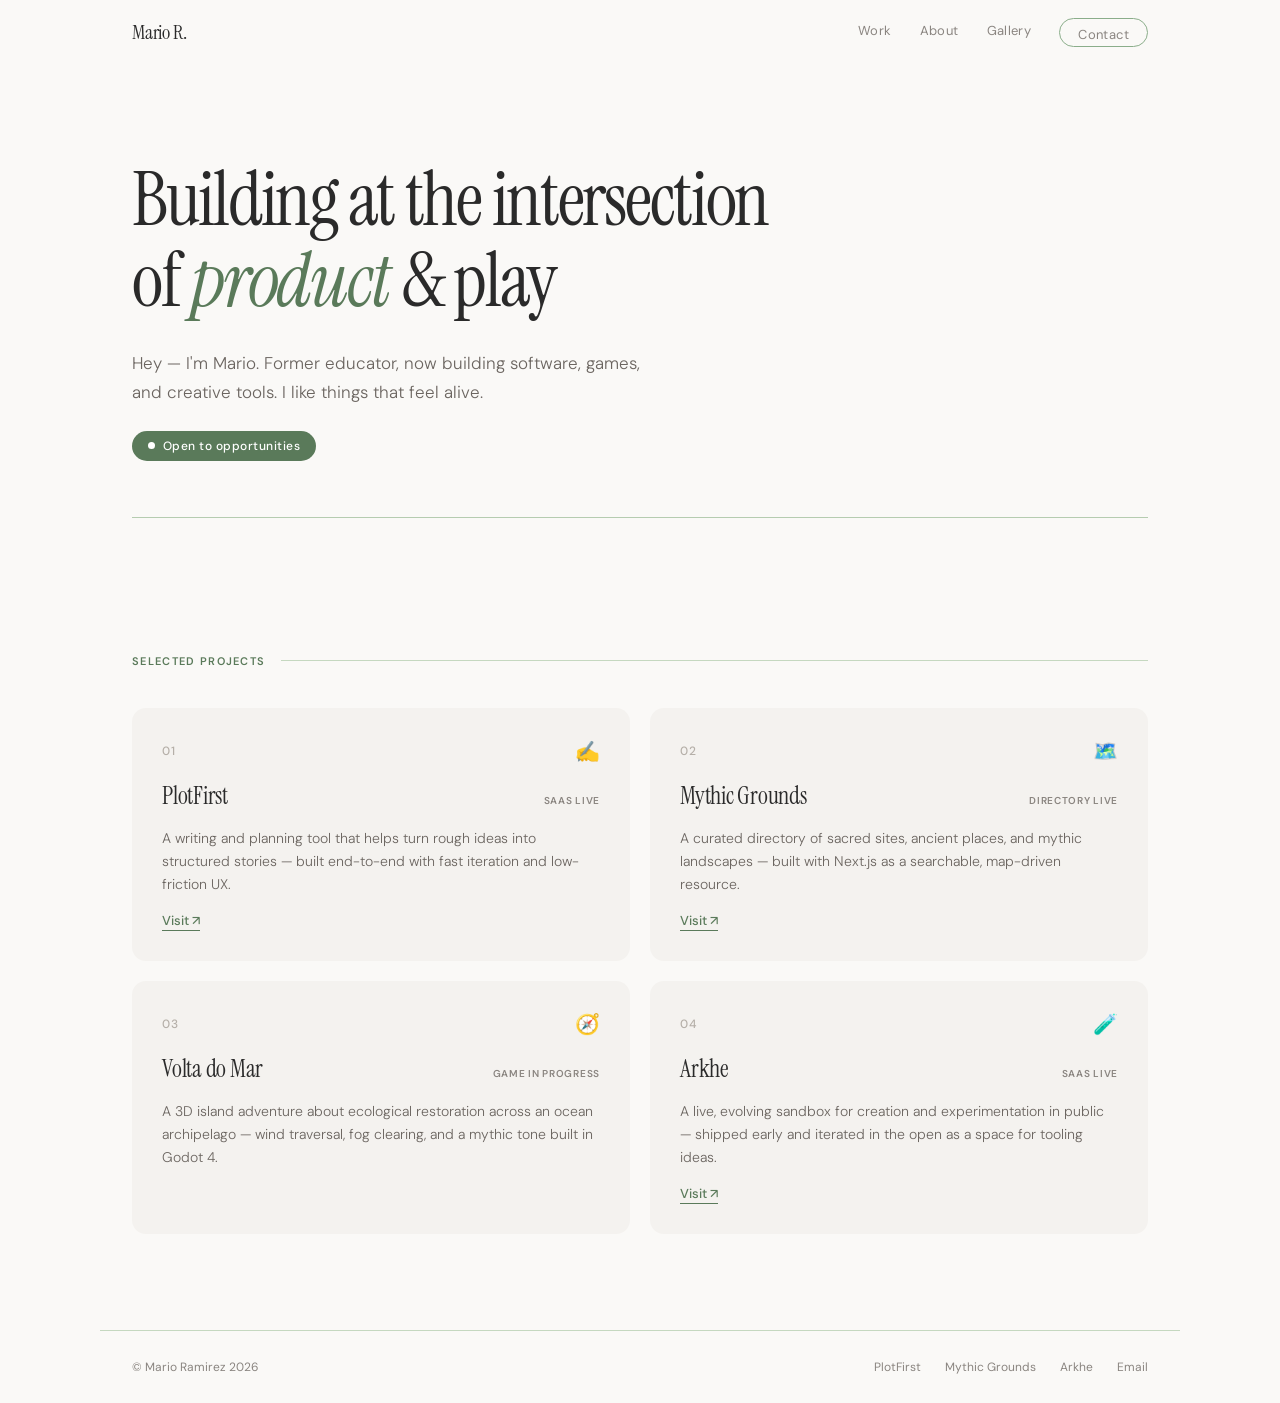
==== commit 318cc1e8: "rewrite: Home page with updated hero, featured projects, multi-page nav Co-Authored-By: Claude Opus " ====
--- a/index.html
+++ b/index.html
@@ -4,346 +4,37 @@
   <meta charset="UTF-8" />
   <meta name="viewport" content="width=device-width, initial-scale=1.0" />
   <title>Mario Ramirez — Portfolio</title>
-  <meta name="description" content="Educator and media-trained creative transitioning into software development — building human-centered tools, games, and stories." />
+  <meta name="description" content="Builder who ships — software, games, and creative tools. Former educator, now building products end-to-end." />
 
   <link rel="preconnect" href="https://fonts.googleapis.com/" />
   <link rel="preconnect" href="https://fonts.gstatic.com/" crossorigin />
   <link href="https://fonts.googleapis.com/css2?family=DM+Sans:ital,wght@0,300;0,400;0,500;0,600;1,300;1,400&family=Instrument+Serif:ital@0;1&display=swap" rel="stylesheet" />
-
-  <style>
-    /* ── Reset & Base ── */
-    *, *::before, *::after { margin: 0; padding: 0; box-sizing: border-box; }
-    html { scroll-behavior: smooth; scroll-padding-top: 80px; }
-    body {
-      font-family: 'DM Sans', -apple-system, sans-serif;
-      background: #FAF9F7;
-      color: #2A2A2A;
-      -webkit-font-smoothing: antialiased;
-      -moz-osx-font-smoothing: grayscale;
-      overflow-x: hidden;
-    }
-    ::selection { background: #c1dbb3; color: #2a2a2a; }
-    a { color: inherit; text-decoration: none; }
-    img { display: block; max-width: 100%; }
-
-    /* ── CSS Variables ── */
-    :root {
-      --bg: #FAF9F7;
-      --text: #2A2A2A;
-      --text-soft: #6B6560;
-      --text-muted: #8A8580;
-      --green: #5A7A5A;
-      --green-light: #C5D8C0;
-      --green-hover: #E8F0E4;
-      --green-chip: #E4EDDF;
-      --green-border: #8AAD8A;
-      --green-divider: #B5CCB0;
-      --card-bg: #F4F2EF;
-      --max-w: 1080px;
-      --px: 32px;
-    }
-
-    /* ── Animations ── */
-    @keyframes fadeUp {
-      from { opacity: 0; transform: translateY(24px); }
-      to { opacity: 1; transform: translateY(0); }
-    }
-    @keyframes drawLine {
-      from { transform: scaleX(0); }
-      to { transform: scaleX(1); }
-    }
-    .fade-up {
-      opacity: 0;
-      transform: translateY(24px);
-      transition: opacity 0.7s ease, transform 0.7s ease;
-    }
-    .fade-up.visible {
-      opacity: 1;
-      transform: translateY(0);
-    }
-
-    /* ── Navigation ── */
-    nav {
-      position: fixed; top: 0; left: 0; right: 0; z-index: 100;
-      height: 64px;
-      display: flex; align-items: center;
-      transition: all 0.35s ease;
-      background: transparent;
-    }
-    nav.scrolled {
-      background: rgba(250,249,247,0.92);
-      backdrop-filter: blur(14px);
-      -webkit-backdrop-filter: blur(14px);
-      border-bottom: 1px solid #e8e5e0;
-    }
-    .nav-inner {
-      width: 100%; max-width: var(--max-w); margin: 0 auto;
-      padding: 0 var(--px);
-      display: flex; justify-content: space-between; align-items: center;
-    }
-    .nav-logo {
-      font-family: 'Instrument Serif', Georgia, serif;
-      font-size: 20px; font-weight: 400;
-      cursor: pointer; letter-spacing: -0.01em;
-    }
-    .nav-links { display: flex; align-items: center; gap: 28px; }
-    .nav-links a {
-      font-size: 13px; font-weight: 400; color: var(--text-muted);
-      letter-spacing: 0.03em; transition: color 0.25s;
-      position: relative; padding-bottom: 3px;
-    }
-    .nav-links a:not(.nav-contact)::after {
-      content: ''; position: absolute; bottom: 0; left: 0; width: 0;
-      height: 1.5px; background: var(--green); transition: width 0.2s; border-radius: 1px;
-    }
-    .nav-links a:hover { color: var(--green); }
-    .nav-links a:not(.nav-contact):hover::after { width: 100%; }
-    .nav-links a.active { color: var(--green); }
-    .nav-links a.active::after { width: 100%; }
-    .nav-contact {
-      font-size: 13px; font-weight: 500;
-      color: var(--text);
-      padding: 7px 18px;
-      border: 1px solid var(--green-border);
-      border-radius: 24px;
-      transition: all 0.25s;
-    }
-    .nav-contact:hover {
-      background: var(--green);
-      color: #fff;
-      border-color: var(--green);
-    }
-
-    /* ── Hero ── */
-    .hero {
-      padding: 160px var(--px) 72px;
-      max-width: var(--max-w); margin: 0 auto;
-    }
-    .hero h1 {
-      font-family: 'Instrument Serif', Georgia, serif;
-      font-size: clamp(42px, 6.5vw, 76px);
-      font-weight: 400; line-height: 1.06;
-      letter-spacing: -0.03em;
-    }
-    .hero h1 span { display: block; animation: fadeUp 0.8s ease forwards; opacity: 0; }
-    .hero h1 span:nth-child(1) { animation-delay: 0.1s; }
-    .hero h1 span:nth-child(2) { animation-delay: 0.25s; }
-    .hero h1 span:nth-child(3) { animation-delay: 0.4s; }
-    .hero h1 em { font-style: italic; color: var(--green); }
-    .hero-sub {
-      margin-top: 28px; max-width: 520px;
-      font-size: 17px; font-weight: 300; line-height: 1.7;
-      color: var(--text-soft);
-      animation: fadeUp 0.8s ease 0.55s forwards; opacity: 0;
-    }
-    .hero-divider {
-      margin-top: 56px; height: 1px;
-      background: var(--green-divider);
-      transform-origin: left;
-      animation: drawLine 0.9s ease 0.7s forwards;
-      transform: scaleX(0);
-    }
-
-    /* ── Availability Badge (from Portfolio 2) ── */
-    @keyframes pulse {
-      0%, 100% { box-shadow: 0 0 0 0 rgba(90,122,90,0.4); }
-      60% { box-shadow: 0 0 0 8px rgba(90,122,90,0); }
-    }
-    .avail-badge {
-      display: inline-flex; align-items: center; gap: 8px;
-      background: var(--green); color: #fff;
-      font-size: 12px; font-weight: 500; letter-spacing: 0.04em;
-      padding: 7px 16px; border-radius: 100px;
-      animation: pulse 2.4s infinite, fadeUp 0.8s ease 0.65s forwards;
-      opacity: 0;
-      margin-top: 24px;
-    }
-    .avail-dot {
-      width: 7px; height: 7px; border-radius: 50%;
-      background: #fff; flex-shrink: 0;
-    }
-
-    /* ── Sections ── */
-    section { padding: 64px var(--px); max-width: var(--max-w); margin: 0 auto; }
-    .section-label { display: flex; align-items: center; gap: 16px; margin-bottom: 40px; }
-    .section-label span {
-      font-size: 11px; font-weight: 600; letter-spacing: 0.12em;
-      text-transform: uppercase; color: var(--green);
-      white-space: nowrap;
-    }
-    .section-label::after { content: ''; flex: 1; height: 1px; background: var(--green-light); }
-
-    /* ── Timeline ── */
-    .timeline-item {
-      display: grid; grid-template-columns: 170px 1fr; gap: 28px;
-      padding: 26px 0;
-      border-bottom: 1px solid #eae7e3;
-    }
-    .timeline-item:last-child { border-bottom: none; }
-    .time-period { font-size: 13px; color: var(--text-muted); letter-spacing: 0.02em; padding-top: 4px; }
-    .time-title {
-      font-family: 'Instrument Serif', Georgia, serif;
-      font-size: 22px; font-weight: 400; margin-bottom: 6px;
-      letter-spacing: -0.01em;
-    }
-    .time-desc { font-size: 15px; font-weight: 300; line-height: 1.65; color: var(--text-soft); }
-
-    /* ── Education ── */
-    .edu { margin-top: 56px; }
-    .edu-degree {
-      font-family: 'Instrument Serif', Georgia, serif;
-      font-size: 22px; display: block; margin-bottom: 4px;
-    }
-    .edu-school { font-size: 15px; font-weight: 300; color: var(--text-soft); }
-
-    /* ── Projects Grid ── */
-    .projects-intro {
-      font-size: 17px; font-weight: 300; line-height: 1.7;
-      color: var(--text-soft); max-width: 560px;
-      margin: -12px 0 44px;
-    }
-    .project-grid { display: grid; grid-template-columns: 1fr 1fr; gap: 20px; }
-    .project-card {
-      background: var(--card-bg);
-      border-radius: 14px; padding: 30px;
-      display: flex; flex-direction: column; gap: 16px;
-      transition: all 0.35s ease, opacity 0.35s ease;
-      cursor: default; position: relative;
-    }
-    .project-card:hover {
-      background: var(--green-hover);
-      transform: translateY(-3px);
-      box-shadow: 0 8px 32px rgba(90,122,90,0.08);
-    }
-    .project-grid:hover .project-card:not(:hover) {
-      opacity: 0.35;
-    }
-    .project-top { display: flex; justify-content: space-between; align-items: center; }
-    .project-index { font-size: 12px; font-weight: 500; color: #b5afa8; letter-spacing: 0.05em; }
-    .project-emoji { font-size: 20px; }
-    .project-header { display: flex; justify-content: space-between; align-items: baseline; gap: 12px; }
-    .project-title {
-      font-family: 'Instrument Serif', Georgia, serif;
-      font-size: 24px; font-weight: 400; letter-spacing: -0.01em;
-    }
-    .project-tag {
-      font-size: 10px; font-weight: 600; letter-spacing: 0.07em;
-      text-transform: uppercase; color: var(--text-muted);
-      white-space: nowrap; flex-shrink: 0;
-    }
-    .project-desc { font-size: 14px; font-weight: 300; line-height: 1.65; color: var(--text-soft); flex: 1; }
-    .project-link {
-      font-size: 13px; font-weight: 500; color: var(--green);
-      border-bottom: 1px solid var(--green);
-      align-self: flex-start; padding-bottom: 1px;
-      transition: opacity 0.2s;
-    }
-    .project-link:hover { opacity: 0.7; }
-
-    /* ── Project Visuals ── */
-    .project-visual {
-      margin-top: 8px;
-      border-radius: 12px;
-      overflow: hidden;
-      border: 1px solid rgba(138,133,128,0.22);
-      background: #fff;
-    }
-    .project-visual img { width: 100%; height: auto; display: block; }
-    .project-visual-caption {
-      font-size: 12px;
-      font-weight: 400;
-      color: var(--text-muted);
-      padding: 10px 12px;
-      border-top: 1px solid rgba(138,133,128,0.16);
-      background: rgba(244,242,239,0.55);
-    }
-
-    /* ── Tools ── */
-    .tools-grid { display: flex; flex-direction: column; gap: 32px; }
-    .tool-group-label { font-size: 13px; font-weight: 500; color: var(--text-soft); margin-bottom: 10px; letter-spacing: 0.02em; }
-    .tool-chips { display: flex; flex-wrap: wrap; gap: 8px; }
-    .tool-chip {
-      font-size: 13px; color: #3a3530;
-      background: var(--green-chip);
-      padding: 7px 16px; border-radius: 20px;
-      transition: all 0.2s;
-    }
-    .tool-chip:hover { background: var(--green-light); }
-
-    /* ── About ── */
-    .about-grid { display: grid; grid-template-columns: 1.4fr 1fr; gap: 56px; }
-    .about-text p { font-size: 17px; font-weight: 300; line-height: 1.75; color: #3a3530; margin-bottom: 20px; }
-    .about-text p:last-child { margin-bottom: 0; }
-    .about-meta { display: flex; flex-direction: column; gap: 24px; padding-top: 2px; }
-    .meta-label { font-size: 10px; font-weight: 600; letter-spacing: 0.12em; text-transform: uppercase; color: var(--text-muted); margin-bottom: 3px; }
-    .meta-value { font-size: 15px; color: #3a3530; line-height: 1.5; }
-    .meta-value a {
-      color: var(--green);
-      text-decoration: underline;
-      text-underline-offset: 3px;
-      text-decoration-color: var(--green-light);
-      transition: text-decoration-color 0.2s;
-    }
-    .meta-value a:hover { text-decoration-color: var(--green); }
-
-    /* ── Footer ── */
-    footer {
-      border-top: 1px solid var(--green-light);
-      margin-top: 32px; padding: 28px var(--px);
-      max-width: var(--max-w); margin-left: auto; margin-right: auto;
-    }
-    .footer-inner { display: flex; justify-content: space-between; align-items: center; }
-    .footer-text { font-size: 12px; color: var(--text-muted); }
-    .footer-links { display: flex; gap: 24px; }
-    .footer-links a { font-size: 12px; color: var(--text-muted); transition: color 0.2s; }
-    .footer-links a:hover { color: var(--green); }
-
-    /* ── Responsive ── */
-    @media (max-width: 860px) {
-      :root { --px: 24px; }
-      .hero { padding-top: 120px; }
-      .timeline-item { grid-template-columns: 1fr; gap: 4px; }
-      .time-period { padding-top: 0; font-size: 12px; }
-      .project-grid { grid-template-columns: 1fr; }
-      .about-grid { grid-template-columns: 1fr; gap: 40px; }
-      .nav-links a:not(.nav-contact) { display: none; }
-    }
-    @media (max-width: 520px) {
-      :root { --px: 18px; }
-      .hero { padding-top: 100px; padding-bottom: 48px; }
-      .hero h1 { font-size: 36px; }
-      .hero-sub { font-size: 15px; }
-      section { padding: 48px var(--px); }
-      .project-card { padding: 22px; }
-    }
-  </style>
+  <link rel="stylesheet" href="css/shared.css" />
 </head>
 
 <body>
-  <!-- ── Nav ── -->
+  <!-- Nav -->
   <nav id="nav">
     <div class="nav-inner">
-      <span class="nav-logo" onclick="window.scrollTo({top:0,behavior:'smooth'})">Mario R.</span>
+      <a href="index.html" class="nav-logo">Mario R.</a>
       <div class="nav-links">
-        <a href="#work">Work</a>
-        <a href="#projects">Projects</a>
-        <a href="#tools">Tools</a>
-        <a href="#about">About</a>
+        <a href="work.html">Work</a>
+        <a href="about.html">About</a>
+        <a href="gallery.html">Gallery</a>
         <a href="mailto:hyphysaurus@gmail.com" class="nav-contact">Contact</a>
       </div>
     </div>
   </nav>
 
-  <!-- ── Hero ── -->
+  <!-- Hero -->
   <header class="hero">
     <h1>
-      <span>Educator, creator,</span>
-      <span><em>aspiring</em> developer</span>
+      <span>Building at the intersection</span>
+      <span>of <em>product</em> &amp; play</span>
     </h1>
     <p class="hero-sub">
-      7+ years in education and service, now channeling a love for
-      media, storytelling, and technology into building human‑centered
-      tools, games, and creative projects.
+      Hey — I'm Mario. Former educator, now building software,
+      games, and creative tools. I like things that feel alive.
     </p>
     <div class="avail-badge">
       <span class="avail-dot"></span>
@@ -352,292 +43,91 @@
     <div class="hero-divider"></div>
   </header>
 
-  <!-- ── Work ── -->
-  <section id="work">
-    <div class="section-label fade-up"><span>Background</span></div>
-    <div id="work-timeline" class="fade-up"></div>
-
-    <div class="edu fade-up">
-      <div class="section-label"><span>Education</span></div>
-      <span class="edu-degree">B.A., International Relations</span>
-      <span class="edu-school">University of California, Davis</span>
-    </div>
-
-    <div class="edu fade-up" style="margin-top: 36px;">
-      <div class="section-label"><span>Media Training</span></div>
-      <div id="media-training"></div>
-    </div>
-  </section>
-
-  <!-- ── Projects ── -->
+  <!-- Selected Projects -->
   <section id="projects">
     <div class="section-label fade-up"><span>Selected Projects</span></div>
-    <p class="projects-intro fade-up">
-      The through-line: building things that feel alive — tools for
-      storytelling, spaces for experimentation, worlds worth exploring.
-    </p>
     <div id="project-grid" class="project-grid"></div>
   </section>
 
-  <!-- ── Tools ── -->
-  <section id="tools">
-    <div class="section-label fade-up"><span>Tools & Software</span></div>
-    <div id="tools-grid" class="tools-grid fade-up"></div>
-  </section>
-
-  <!-- ── About ── -->
-  <section id="about">
-    <div class="section-label fade-up"><span>About</span></div>
-
-    <div class="about-grid fade-up">
-      <div class="about-text">
-        <p>
-          I'm Mario — an educator and creative with 7+ years in
-          education and food service, now transitioning into software
-          development and media production.
-        </p>
-        <p>
-          I've spent years leading teams, building curriculum, and working
-          directly with people. That background shapes how I think about
-          products: they should feel alive, invite exploration, and
-          leave room for surprise.
-        </p>
-        <p>
-          I'm self-taught in development and trained in media through
-          broadcasting and production coursework. When I'm not building,
-          I'm reading history, learning languages, making music, taking
-          photos, or getting lost in a good game.
-        </p>
-      </div>
-
-      <div class="about-meta">
-        <div>
-          <div class="meta-label">Location</div>
-          <div class="meta-value">California</div>
-        </div>
-
-        <div>
-          <div class="meta-label">Interests</div>
-          <div class="meta-value">History, language, art, photography, nature, music, gaming</div>
-        </div>
-
-        <div>
-          <div class="meta-label">Email</div>
-          <div class="meta-value"><a href="mailto:hyphysaurus@gmail.com">hyphysaurus@gmail.com</a></div>
-        </div>
-
-        <div>
-          <div class="meta-label">Links</div>
-          <div class="meta-value">
-            <a href="https://plotfirst.app/" target="_blank" rel="noopener">PlotFirst</a> ·
-            <a href="https://arkhe.live/" target="_blank" rel="noopener">Arkhe</a>
-          </div>
-        </div>
-      </div>
-    </div>
-  </section>
-
-  <!-- ── Footer ── -->
+  <!-- Footer -->
   <footer>
     <div class="footer-inner">
-      <span class="footer-text">© Mario Ramirez 2026</span>
+      <span class="footer-text">&copy; Mario Ramirez 2026</span>
       <div class="footer-links">
         <a href="https://plotfirst.app/" target="_blank" rel="noopener">PlotFirst</a>
+        <a href="https://mythicgrounds.com/" target="_blank" rel="noopener">Mythic Grounds</a>
         <a href="https://arkhe.live/" target="_blank" rel="noopener">Arkhe</a>
         <a href="mailto:hyphysaurus@gmail.com">Email</a>
       </div>
     </div>
   </footer>
 
-  <!-- ── Scripts ── -->
+  <!-- Scripts -->
+  <script src="js/projects.js"></script>
+  <script src="js/shared.js"></script>
   <script>
-    // ╔══════════════════════════════════════════════════════════════╗
-    // ║  EDIT YOUR CONTENT HERE — just change the text below!       ║
-    // ╚══════════════════════════════════════════════════════════════╝
+    (function() {
+      var grid = document.getElementById('project-grid');
 
-    // ── WORK HISTORY ──
-    // Add, remove, or reorder entries. Each needs: period, title, desc.
-    const WORK = [
-      {
-        period:  "2017 — 2024",
-        title:   "Educator",
-        desc:    "7+ years working directly with people — developing curriculum, leading teams, and building systems for learning. ServSafe certified. This is where the instinct for clear communication and human-centered thinking started.",
-      },
-      {
-        period:  "Previously",
-        title:   "Shift Lead — Five Guys",
-        desc:    "Team leadership, operations, quality standards. Fast environments, real accountability.",
-      },
-      {
-        period:  "2024 — Present",
-        title:   "Self-Directed Developer (Transition)",
-        desc:    "Teaching myself to build software — shipping real projects across SaaS, creative tooling, and game development. Learning by doing: PlotFirst, Arkhe, and Volta do Mar are all built end-to-end.",
-      },
-    ];
+      FEATURED_PROJECTS.forEach(function(p, i) {
+        var card = document.createElement('div');
+        card.className = 'project-card fade-up';
 
-    // ── MEDIA TRAINING ──
-    // Add more classes by copying a { school, title, desc } block.
-    const MEDIA = [
-      {
-        school:  "Ohlone College",
-        title:   "Broadcasting",
-        desc:    "Hands-on coursework including a live radio production component.",
-      },
-      {
-        school:  "UC Davis",
-        title:   "CTS Media",
-        desc:    "Media production class covering OBS, live streaming workflows, and content creation tools.",
-      },
-      // ↓ Add more media classes here — just copy the pattern above ↓
-    ];
+        var top = document.createElement('div');
+        top.className = 'project-top';
+        var idx = document.createElement('span');
+        idx.className = 'project-index';
+        idx.textContent = String(i + 1).padStart(2, '0');
+        var emoji = document.createElement('span');
+        emoji.className = 'project-emoji';
+        emoji.textContent = p.emoji;
+        top.appendChild(idx);
+        top.appendChild(emoji);
 
-    // ── PROJECTS ──
-    // Each project needs: emoji, title, tag, desc.
-    // Optional: link (URL string), image (src path), imageAlt, imageCaption.
-    const PROJECTS = [
-      {
-        emoji:        "✍️",
-        title:        "PlotFirst",
-        tag:          "SaaS — Live",
-        desc:         "A writing and planning tool that helps turn rough ideas into structured stories. Built end-to-end: product, design, implementation. Optimized for fast iteration and low-friction UX.",
-        link:         "https://plotfirst.app/",
-        image:        "assets/plotfirst-volta-world.png",
-        imageAlt:     "PlotFirst — world entry screen",
-        imageCaption: "World entry → structured story planning",
-      },
-      {
-        emoji:        "🧪",
-        title:        "Arkhe",
-        tag:          "Sandbox — Live",
-        desc:         "A live, evolving space for creation, play, and experimentation in public. Built and shipped early, iterated in the open, used as a sandbox for interaction and tooling ideas.",
-        link:         "https://arkhe.live/",
-        image:        "assets/arkhe-code-snippets.png",
-        imageAlt:     "Arkhe — code snippets grid",
-        imageCaption: "Fast, searchable code patterns",
-      },
-      {
-        emoji:   "🧭",
-        title:   "Volta do Mar",
-        tag:     "Game — In Progress",
-        desc:    "An exploration game about ecological restoration across an ocean archipelago. Blends 2D + 3D gameplay with a mythic tone. Built in Godot — fog clearing, wind traversal, a one-island vertical slice.",
-      },
-      {
-        emoji:   "⚔️",
-        title:   "Wars of the Diadochi",
-        tag:     "Writing — Ongoing",
-        desc:    "Fan fiction exploring the successor wars after Alexander the Great — where history, ambition, and human drama collide. A narrative project blending deep research with creative storytelling.",
-      },
-    ];
+        var header = document.createElement('div');
+        header.className = 'project-header';
+        var title = document.createElement('h3');
+        title.className = 'project-title';
+        title.textContent = p.title;
+        var tag = document.createElement('span');
+        tag.className = 'project-tag';
+        tag.textContent = p.tag;
+        header.appendChild(title);
+        header.appendChild(tag);
 
-    // ── TOOLS & SOFTWARE ──
-    // Each group has a label and a list of items.
-    // To remove a tool: delete it from the list.
-    // To add a tool: type it into the list.
-    // To remove a whole group: delete the { label, items } block.
-    const TOOLS = [
-      {
-        label: "Creative & Media",
-        items: ["Blender", "GIMP", "Canva", "OBS", "Ableton Live", "Ableton Note", "Serato Scratch"],
-      },
-      {
-        label: "Development",
-        items: ["Godot", "Claude Code", "Replit", "MIT App Inventor"],
-      },
-      {
-        label: "Product & Workflow",
-        items: ["Notion"],
-      },
-    ];
+        var desc = document.createElement('p');
+        desc.className = 'project-desc';
+        desc.textContent = p.desc;
 
-    // ╔══════════════════════════════════════════════════════════════╗
-    // ║  STOP EDITING — everything below renders the data above     ║
-    // ╚══════════════════════════════════════════════════════════════╝
+        card.appendChild(top);
+        card.appendChild(header);
+        card.appendChild(desc);
 
-    // Render work timeline
-    document.getElementById('work-timeline').innerHTML = WORK.map(w => `
-      <div class="timeline-item">
-        <span class="time-period">${w.period}</span>
-        <div>
-          <h3 class="time-title">${w.title}</h3>
-          <p class="time-desc">${w.desc}</p>
-        </div>
-      </div>
-    `).join('');
+        if (p.image) {
+          var visual = document.createElement('div');
+          visual.className = 'project-visual';
+          var img = document.createElement('img');
+          img.src = p.image;
+          img.alt = p.imageAlt || '';
+          img.loading = 'lazy';
+          img.onerror = function() { visual.style.display = 'none'; };
+          visual.appendChild(img);
+          card.appendChild(visual);
+        }
 
-    // Render media training
-    document.getElementById('media-training').innerHTML = MEDIA.map((m, i) => `
-      <div class="timeline-item" style="padding-top: 0;${i < MEDIA.length - 1 ? ' border-bottom: none;' : ''}">
-        <span class="time-period">${m.school}</span>
-        <div>
-          <h3 class="time-title">${m.title}</h3>
-          <p class="time-desc">${m.desc}</p>
-        </div>
-      </div>
-    `).join('');
+        if (p.link) {
+          var link = document.createElement('a');
+          link.href = p.link;
+          link.target = '_blank';
+          link.rel = 'noopener';
+          link.className = 'project-link';
+          link.textContent = 'Visit \u2197';
+          card.appendChild(link);
+        }
 
-    // Render projects
-    document.getElementById('project-grid').innerHTML = PROJECTS.map((p, i) => {
-      const idx = String(i + 1).padStart(2, '0');
-      const visual = p.image ? `
-        <div class="project-visual">
-          <img src="${p.image}" alt="${p.imageAlt || ''}" loading="lazy" />
-          ${p.imageCaption ? `<div class="project-visual-caption">${p.imageCaption}</div>` : ''}
-        </div>` : '';
-      const link = p.link ? `<a href="${p.link}" target="_blank" rel="noopener" class="project-link">Visit ↗</a>` : '';
-      return `
-        <div class="project-card fade-up">
-          <div class="project-top">
-            <span class="project-index">${idx}</span>
-            <span class="project-emoji">${p.emoji}</span>
-          </div>
-          <div class="project-header">
-            <h3 class="project-title">${p.title}</h3>
-            <span class="project-tag">${p.tag}</span>
-          </div>
-          <p class="project-desc">${p.desc}</p>
-          ${visual}
-          ${link}
-        </div>`;
-    }).join('');
-
-    // Render tools
-    document.getElementById('tools-grid').innerHTML = TOOLS.map(g => `
-      <div>
-        <div class="tool-group-label">${g.label}</div>
-        <div class="tool-chips">
-          ${g.items.map(t => `<span class="tool-chip">${t}</span>`).join('\n          ')}
-        </div>
-      </div>
-    `).join('');
-
-    // ── Scroll behavior ──
-    const nav = document.getElementById('nav');
-    const navLinks = document.querySelectorAll('.nav-links a:not(.nav-contact)');
-    const sections = document.querySelectorAll('section[id]');
-
-    window.addEventListener('scroll', () => {
-      nav.classList.toggle('scrolled', window.scrollY > 40);
-      let current = '';
-      sections.forEach(section => {
-        const top = section.getBoundingClientRect().top;
-        if (top > -200 && top < 400) current = section.id;
+        grid.appendChild(card);
       });
-      navLinks.forEach(link => {
-        link.classList.toggle('active', link.getAttribute('href') === '#' + current);
-      });
-    }, { passive: true });
-
-    // Scroll-triggered fade-in
-    const observer = new IntersectionObserver((entries) => {
-      entries.forEach(e => {
-        if (e.isIntersecting) {
-          e.target.classList.add('visible');
-          observer.unobserve(e.target);
-        }
-      });
-    }, { threshold: 0.12, rootMargin: '0px 0px -40px 0px' });
-
-    document.querySelectorAll('.fade-up').forEach(el => observer.observe(el));
+    })();
   </script>
 </body>
-</html>+</html>
--- a/css/shared.css
+++ b/css/shared.css
@@ -0,0 +1,380 @@
+/* ── Reset & Base ── */
+*, *::before, *::after { margin: 0; padding: 0; box-sizing: border-box; }
+html { scroll-behavior: smooth; scroll-padding-top: 80px; }
+body {
+  font-family: 'DM Sans', -apple-system, sans-serif;
+  background: #FAF9F7;
+  color: #2A2A2A;
+  -webkit-font-smoothing: antialiased;
+  -moz-osx-font-smoothing: grayscale;
+  overflow-x: hidden;
+}
+::selection { background: #c1dbb3; color: #2a2a2a; }
+a { color: inherit; text-decoration: none; }
+img { display: block; max-width: 100%; }
+
+/* ── CSS Variables ── */
+:root {
+  --bg: #FAF9F7;
+  --text: #2A2A2A;
+  --text-soft: #6B6560;
+  --text-muted: #8A8580;
+  --green: #5A7A5A;
+  --green-light: #C5D8C0;
+  --green-hover: #E8F0E4;
+  --green-chip: #E4EDDF;
+  --green-border: #8AAD8A;
+  --green-divider: #B5CCB0;
+  --card-bg: #F4F2EF;
+  --max-w: 1080px;
+  --px: 32px;
+}
+
+/* ── Animations ── */
+@keyframes fadeUp {
+  from { opacity: 0; transform: translateY(24px); }
+  to { opacity: 1; transform: translateY(0); }
+}
+@keyframes drawLine {
+  from { transform: scaleX(0); }
+  to { transform: scaleX(1); }
+}
+.fade-up {
+  opacity: 0;
+  transform: translateY(24px);
+  transition: opacity 0.7s ease, transform 0.7s ease;
+}
+.fade-up.visible {
+  opacity: 1;
+  transform: translateY(0);
+}
+
+/* ── Navigation ── */
+nav {
+  position: fixed; top: 0; left: 0; right: 0; z-index: 100;
+  height: 64px;
+  display: flex; align-items: center;
+  transition: all 0.35s ease;
+  background: transparent;
+}
+nav.scrolled {
+  background: rgba(250,249,247,0.92);
+  backdrop-filter: blur(14px);
+  -webkit-backdrop-filter: blur(14px);
+  border-bottom: 1px solid #e8e5e0;
+}
+.nav-inner {
+  width: 100%; max-width: var(--max-w); margin: 0 auto;
+  padding: 0 var(--px);
+  display: flex; justify-content: space-between; align-items: center;
+}
+.nav-logo {
+  font-family: 'Instrument Serif', Georgia, serif;
+  font-size: 20px; font-weight: 400;
+  cursor: pointer; letter-spacing: -0.01em;
+  text-decoration: none; color: var(--text);
+}
+.nav-links { display: flex; align-items: center; gap: 28px; }
+.nav-links a {
+  font-size: 13px; font-weight: 400; color: var(--text-muted);
+  letter-spacing: 0.03em; transition: color 0.25s;
+  position: relative; padding-bottom: 3px;
+}
+.nav-links a:not(.nav-contact)::after {
+  content: ''; position: absolute; bottom: 0; left: 0; width: 0;
+  height: 1.5px; background: var(--green); transition: width 0.2s; border-radius: 1px;
+}
+.nav-links a:hover { color: var(--green); }
+.nav-links a:not(.nav-contact):hover::after { width: 100%; }
+.nav-links a.active { color: var(--green); }
+.nav-links a.active::after { width: 100%; }
+.nav-contact {
+  font-size: 13px; font-weight: 500;
+  color: var(--text);
+  padding: 7px 18px;
+  border: 1px solid var(--green-border);
+  border-radius: 24px;
+  transition: all 0.25s;
+}
+.nav-contact:hover {
+  background: var(--green);
+  color: #fff;
+  border-color: var(--green);
+}
+
+/* ── Hero ── */
+.hero {
+  padding: 160px var(--px) 72px;
+  max-width: var(--max-w); margin: 0 auto;
+}
+.hero h1 {
+  font-family: 'Instrument Serif', Georgia, serif;
+  font-size: clamp(42px, 6.5vw, 76px);
+  font-weight: 400; line-height: 1.06;
+  letter-spacing: -0.03em;
+}
+.hero h1 span { display: block; animation: fadeUp 0.8s ease forwards; opacity: 0; }
+.hero h1 span:nth-child(1) { animation-delay: 0.1s; }
+.hero h1 span:nth-child(2) { animation-delay: 0.25s; }
+.hero h1 span:nth-child(3) { animation-delay: 0.4s; }
+.hero h1 em { font-style: italic; color: var(--green); }
+.hero-sub {
+  margin-top: 28px; max-width: 520px;
+  font-size: 17px; font-weight: 300; line-height: 1.7;
+  color: var(--text-soft);
+  animation: fadeUp 0.8s ease 0.55s forwards; opacity: 0;
+}
+.hero-divider {
+  margin-top: 56px; height: 1px;
+  background: var(--green-divider);
+  transform-origin: left;
+  animation: drawLine 0.9s ease 0.7s forwards;
+  transform: scaleX(0);
+}
+
+/* ── Availability Badge (from Portfolio 2) ── */
+@keyframes pulse {
+  0%, 100% { box-shadow: 0 0 0 0 rgba(90,122,90,0.4); }
+  60% { box-shadow: 0 0 0 8px rgba(90,122,90,0); }
+}
+.avail-badge {
+  display: inline-flex; align-items: center; gap: 8px;
+  background: var(--green); color: #fff;
+  font-size: 12px; font-weight: 500; letter-spacing: 0.04em;
+  padding: 7px 16px; border-radius: 100px;
+  animation: pulse 2.4s infinite, fadeUp 0.8s ease 0.65s forwards;
+  opacity: 0;
+  margin-top: 24px;
+}
+.avail-dot {
+  width: 7px; height: 7px; border-radius: 50%;
+  background: #fff; flex-shrink: 0;
+}
+
+/* ── Sections ── */
+section { padding: 64px var(--px); max-width: var(--max-w); margin: 0 auto; }
+.section-label { display: flex; align-items: center; gap: 16px; margin-bottom: 40px; }
+.section-label span {
+  font-size: 11px; font-weight: 600; letter-spacing: 0.12em;
+  text-transform: uppercase; color: var(--green);
+  white-space: nowrap;
+}
+.section-label::after { content: ''; flex: 1; height: 1px; background: var(--green-light); }
+
+/* ── Timeline ── */
+.timeline-item {
+  display: grid; grid-template-columns: 170px 1fr; gap: 28px;
+  padding: 26px 0;
+  border-bottom: 1px solid #eae7e3;
+}
+.timeline-item:last-child { border-bottom: none; }
+.time-period { font-size: 13px; color: var(--text-muted); letter-spacing: 0.02em; padding-top: 4px; }
+.time-title {
+  font-family: 'Instrument Serif', Georgia, serif;
+  font-size: 22px; font-weight: 400; margin-bottom: 6px;
+  letter-spacing: -0.01em;
+}
+.time-desc { font-size: 15px; font-weight: 300; line-height: 1.65; color: var(--text-soft); }
+
+/* ── Education ── */
+.edu { margin-top: 56px; }
+.edu-degree {
+  font-family: 'Instrument Serif', Georgia, serif;
+  font-size: 22px; display: block; margin-bottom: 4px;
+}
+.edu-school { font-size: 15px; font-weight: 300; color: var(--text-soft); }
+
+/* ── Projects Grid ── */
+.projects-intro {
+  font-size: 17px; font-weight: 300; line-height: 1.7;
+  color: var(--text-soft); max-width: 560px;
+  margin: -12px 0 44px;
+}
+.project-grid { display: grid; grid-template-columns: 1fr 1fr; gap: 20px; }
+.project-card {
+  background: var(--card-bg);
+  border-radius: 14px; padding: 30px;
+  display: flex; flex-direction: column; gap: 16px;
+  transition: all 0.35s ease, opacity 0.35s ease;
+  cursor: default; position: relative;
+}
+.project-card:hover {
+  background: var(--green-hover);
+  transform: translateY(-3px);
+  box-shadow: 0 8px 32px rgba(90,122,90,0.08);
+}
+.project-grid:hover .project-card:not(:hover) {
+  opacity: 0.35;
+}
+.project-top { display: flex; justify-content: space-between; align-items: center; }
+.project-index { font-size: 12px; font-weight: 500; color: #b5afa8; letter-spacing: 0.05em; }
+.project-emoji { font-size: 20px; }
+.project-header { display: flex; justify-content: space-between; align-items: baseline; gap: 12px; }
+.project-title {
+  font-family: 'Instrument Serif', Georgia, serif;
+  font-size: 24px; font-weight: 400; letter-spacing: -0.01em;
+}
+.project-tag {
+  font-size: 10px; font-weight: 600; letter-spacing: 0.07em;
+  text-transform: uppercase; color: var(--text-muted);
+  white-space: nowrap; flex-shrink: 0;
+}
+.project-desc { font-size: 14px; font-weight: 300; line-height: 1.65; color: var(--text-soft); flex: 1; }
+.project-link {
+  font-size: 13px; font-weight: 500; color: var(--green);
+  border-bottom: 1px solid var(--green);
+  align-self: flex-start; padding-bottom: 1px;
+  transition: opacity 0.2s;
+}
+.project-link:hover { opacity: 0.7; }
+
+/* ── Project Visuals ── */
+.project-visual {
+  margin-top: 8px;
+  border-radius: 12px;
+  overflow: hidden;
+  border: 1px solid rgba(138,133,128,0.22);
+  background: #fff;
+}
+.project-visual img { width: 100%; height: auto; display: block; }
+.project-visual-caption {
+  font-size: 12px;
+  font-weight: 400;
+  color: var(--text-muted);
+  padding: 10px 12px;
+  border-top: 1px solid rgba(138,133,128,0.16);
+  background: rgba(244,242,239,0.55);
+}
+
+/* ── Tools ── */
+.tools-grid { display: flex; flex-direction: column; gap: 32px; }
+.tool-group-label { font-size: 13px; font-weight: 500; color: var(--text-soft); margin-bottom: 10px; letter-spacing: 0.02em; }
+.tool-chips { display: flex; flex-wrap: wrap; gap: 8px; }
+.tool-chip {
+  font-size: 13px; color: #3a3530;
+  background: var(--green-chip);
+  padding: 7px 16px; border-radius: 20px;
+  transition: all 0.2s;
+}
+.tool-chip:hover { background: var(--green-light); }
+
+/* ── About ── */
+.about-grid { display: grid; grid-template-columns: 1.4fr 1fr; gap: 56px; }
+.about-text p { font-size: 17px; font-weight: 300; line-height: 1.75; color: #3a3530; margin-bottom: 20px; }
+.about-text p:last-child { margin-bottom: 0; }
+.about-meta { display: flex; flex-direction: column; gap: 24px; padding-top: 2px; }
+.meta-label { font-size: 10px; font-weight: 600; letter-spacing: 0.12em; text-transform: uppercase; color: var(--text-muted); margin-bottom: 3px; }
+.meta-value { font-size: 15px; color: #3a3530; line-height: 1.5; }
+.meta-value a {
+  color: var(--green);
+  text-decoration: underline;
+  text-underline-offset: 3px;
+  text-decoration-color: var(--green-light);
+  transition: text-decoration-color 0.2s;
+}
+.meta-value a:hover { text-decoration-color: var(--green); }
+
+/* ── Footer ── */
+footer {
+  border-top: 1px solid var(--green-light);
+  margin-top: 32px; padding: 28px var(--px);
+  max-width: var(--max-w); margin-left: auto; margin-right: auto;
+}
+.footer-inner { display: flex; justify-content: space-between; align-items: center; }
+.footer-text { font-size: 12px; color: var(--text-muted); }
+.footer-links { display: flex; gap: 24px; }
+.footer-links a { font-size: 12px; color: var(--text-muted); transition: color 0.2s; }
+.footer-links a:hover { color: var(--green); }
+
+/* ── Work Item List ── */
+.work-item {
+  display: grid; grid-template-columns: 1fr auto; gap: 16px;
+  padding: 26px 0; border-bottom: 1px solid #eae7e3; align-items: start;
+}
+.work-item:last-child { border-bottom: none; }
+.work-title {
+  font-family: 'Instrument Serif', Georgia, serif;
+  font-size: 22px; font-weight: 400; margin-bottom: 6px; letter-spacing: -0.01em;
+}
+.work-desc { font-size: 15px; font-weight: 300; line-height: 1.65; color: var(--text-soft); }
+.work-tag {
+  font-size: 10px; font-weight: 600; letter-spacing: 0.07em;
+  text-transform: uppercase; color: var(--text-muted); white-space: nowrap; padding-top: 8px;
+}
+.work-link {
+  display: inline-block; margin-top: 8px;
+  font-size: 13px; font-weight: 500; color: var(--green);
+  border-bottom: 1px solid var(--green); padding-bottom: 1px; transition: opacity 0.2s;
+}
+.work-link:hover { opacity: 0.7; }
+
+/* ── Values Section ── */
+.values-grid { display: flex; flex-direction: column; gap: 32px; margin-top: 8px; }
+.value-item { display: flex; gap: 16px; }
+.value-emoji { font-size: 24px; flex-shrink: 0; padding-top: 2px; }
+.value-content h3 {
+  font-family: 'Instrument Serif', Georgia, serif;
+  font-size: 20px; font-weight: 400; margin-bottom: 4px;
+}
+.value-content p { font-size: 15px; font-weight: 300; line-height: 1.65; color: var(--text-soft); }
+
+/* ── Masonry Gallery ── */
+.masonry { columns: 3; column-gap: 16px; }
+.masonry-item {
+  break-inside: avoid; margin-bottom: 16px; border-radius: 12px;
+  overflow: hidden; cursor: pointer; transition: all 0.3s ease; border: 2px solid transparent;
+}
+.masonry-item:hover {
+  border-color: var(--green-light); transform: translateY(-2px);
+  box-shadow: 0 8px 24px rgba(90,122,90,0.1);
+}
+.masonry-item img { width: 100%; height: auto; display: block; }
+
+/* ── Lightbox ── */
+.lightbox {
+  position: fixed; inset: 0; z-index: 200;
+  background: rgba(26,24,20,0.92); backdrop-filter: blur(8px);
+  display: flex; align-items: center; justify-content: center;
+  opacity: 0; pointer-events: none; transition: opacity 0.3s ease;
+}
+.lightbox.active { opacity: 1; pointer-events: all; }
+.lightbox img {
+  max-width: 90vw; max-height: 85vh; border-radius: 8px;
+  box-shadow: 0 24px 64px rgba(0,0,0,0.4);
+}
+.lightbox-close {
+  position: absolute; top: 24px; right: 28px;
+  font-size: 28px; color: #fff; cursor: pointer;
+  background: none; border: none; opacity: 0.7; transition: opacity 0.2s;
+}
+.lightbox-close:hover { opacity: 1; }
+.lightbox-nav {
+  position: absolute; top: 50%; transform: translateY(-50%);
+  font-size: 36px; color: #fff; cursor: pointer;
+  background: none; border: none; opacity: 0.5; transition: opacity 0.2s; padding: 16px;
+}
+.lightbox-nav:hover { opacity: 1; }
+.lightbox-prev { left: 16px; }
+.lightbox-next { right: 16px; }
+
+/* ── Responsive ── */
+@media (max-width: 860px) {
+  :root { --px: 24px; }
+  .hero { padding-top: 120px; }
+  .timeline-item { grid-template-columns: 1fr; gap: 4px; }
+  .time-period { padding-top: 0; font-size: 12px; }
+  .project-grid { grid-template-columns: 1fr; }
+  .about-grid { grid-template-columns: 1fr; gap: 40px; }
+  .nav-links a:not(.nav-contact) { display: none; }
+  .work-item { grid-template-columns: 1fr; gap: 4px; }
+  .masonry { columns: 2; }
+}
+@media (max-width: 520px) {
+  :root { --px: 18px; }
+  .hero { padding-top: 100px; padding-bottom: 48px; }
+  .hero h1 { font-size: 36px; }
+  .hero-sub { font-size: 15px; }
+  section { padding: 48px var(--px); }
+  .project-card { padding: 22px; }
+  .masonry { columns: 1; }
+}
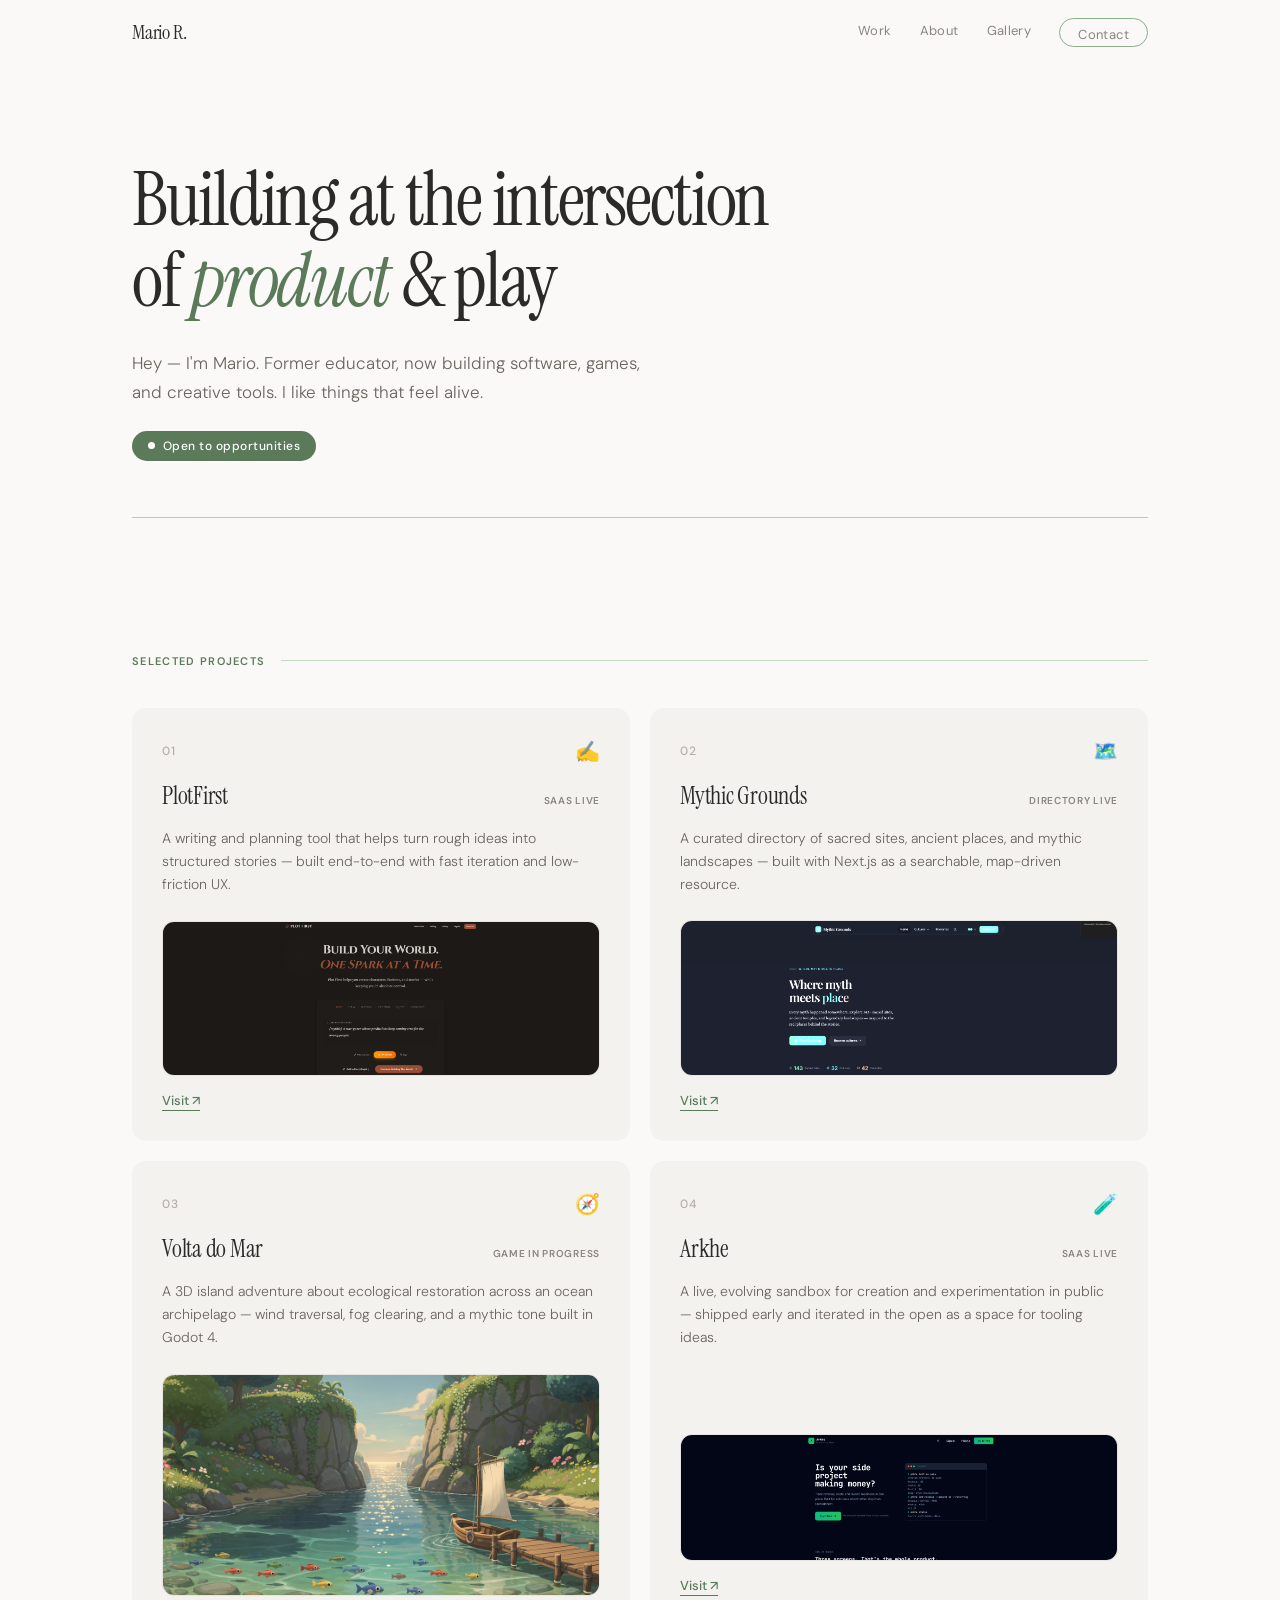
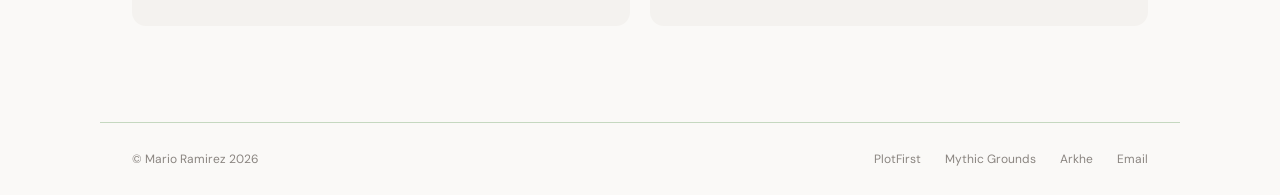
==== commit e637b8b0: "add: favicon and Open Graph meta tags for social sharing Co-Authored-By: Claude Opus 4.6 <noreply@an" ====
--- a/index.html
+++ b/index.html
@@ -5,6 +5,12 @@
   <meta name="viewport" content="width=device-width, initial-scale=1.0" />
   <title>Mario Ramirez — Portfolio</title>
   <meta name="description" content="Builder who ships — software, games, and creative tools. Former educator, now building products end-to-end." />
+  <link rel="icon" type="image/svg+xml" href="assets/favicon.svg" />
+  <meta property="og:title" content="Mario Ramirez — Portfolio" />
+  <meta property="og:description" content="Builder who ships — software, games, and creative tools." />
+  <meta property="og:image" content="assets/projects/plotfirst.png" />
+  <meta property="og:type" content="website" />
+  <meta name="twitter:card" content="summary_large_image" />
 
   <link rel="preconnect" href="https://fonts.googleapis.com/" />
   <link rel="preconnect" href="https://fonts.gstatic.com/" crossorigin />
--- a/css/shared.css
+++ b/css/shared.css
@@ -236,7 +236,7 @@
   border: 1px solid rgba(138,133,128,0.22);
   background: #fff;
 }
-.project-visual img { width: 100%; height: auto; display: block; }
+.project-visual img { width: 100%; height: auto; display: block; max-height: 220px; object-fit: cover; }
 .project-visual-caption {
   font-size: 12px;
   font-weight: 400;
